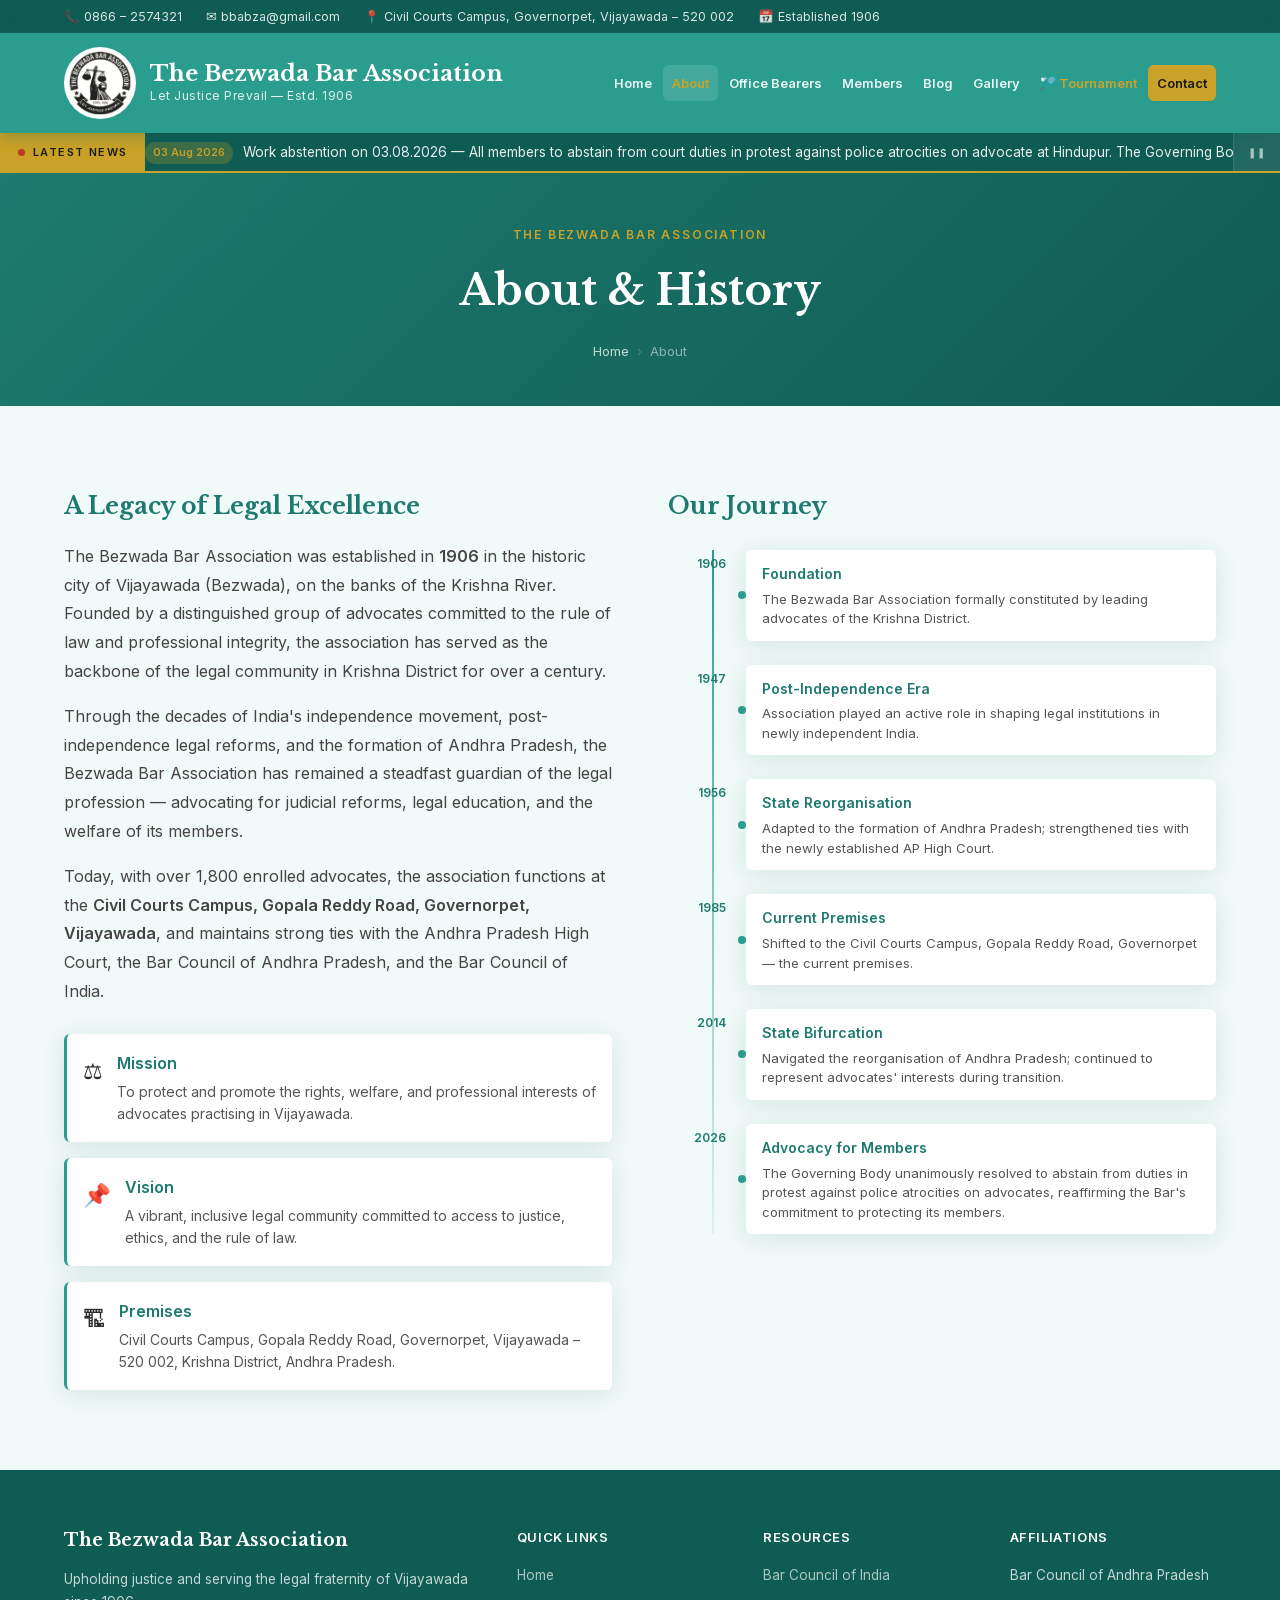
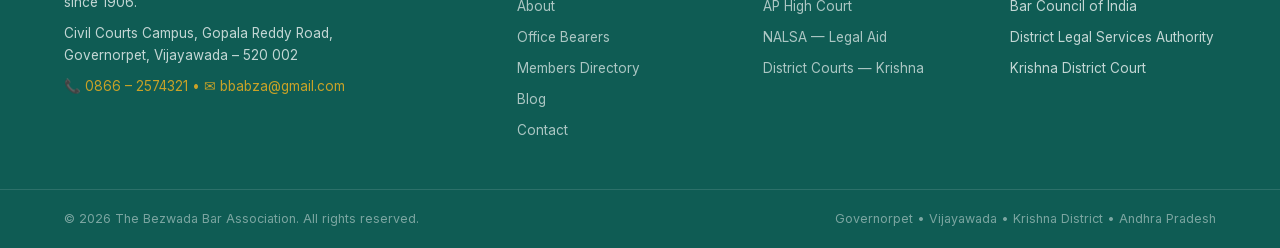
==== about/index.html @ 8eac344e "Updated" ====
<!DOCTYPE html>
<html lang="en">
<head>
  <meta charset="UTF-8" />
  <script>try{if(location.pathname.endsWith("index.html"))history.replaceState(null,"",location.pathname.slice(0,-10)||"./")}catch(e){}</script>
  <meta name="viewport" content="width=device-width, initial-scale=1.0" />
  <meta name="description" content="About The Bezwada Bar Association — History, mission, vision and milestones since 1906." />
  <title>About | The Bezwada Bar Association</title>
  <link rel="icon" href="../images/logo.jpeg" type="image/jpeg" />
  <link rel="stylesheet" href="../css/styles.css" />
  <link rel="stylesheet" href="../css/fonts.css" />
</head>
<body data-root="../">

  <div class="topbar">
    <div class="container">
      <span>&#128222; 0866 &ndash; 2574321</span>
      <span>&#9993; bbabza@gmail.com</span>
      <span>&#128205; Civil Courts Campus, Governorpet, Vijayawada &ndash; 520 002</span>
      <span>&#128197; Established 1906</span>
    </div>
  </div>

  <header class="site-header">
    <div class="container header-inner">
      <a href="../index.html" class="logo-block">
        <div class="emblem">
          <img src="../images/logo.jpeg" alt="The Bezwada Bar Association Logo" class="header-logo" />
        </div>
        <div class="logo-text">
          <h1>The Bezwada Bar Association</h1>
          <p class="tagline">Let Justice Prevail &mdash; Estd. 1906</p>
        </div>
      </a>
      <button class="nav-toggle" id="navToggle" aria-label="Toggle navigation"><span></span><span></span><span></span></button>
      <nav class="main-nav" id="mainNav">
        <ul>
          <li><a href="../index.html">Home</a></li>
          <li><a href="../about/index.html" aria-current="page">About</a></li>
          <li><a href="../office-bearers/index.html">Office Bearers</a></li>
          <li><a href="../members/index.html">Members</a></li>
          <li><a href="../blog/index.html">Blog</a></li>
          <li><a href="../gallery/index.html">Gallery</a></li>
          <li><a href="../tournament/index.html" style="color:var(--gold)!important;">&#127992; Tournament</a></li>
          <li><a href="../contact/index.html" class="btn-nav">Contact</a></li>
        </ul>
      </nav>
    </div>
  </header>

  <div class="news-ticker" id="newsTicker">
    <div class="ticker-label"><span class="ticker-dot"></span>LATEST NEWS</div>
    <div class="ticker-viewport">
      <div class="ticker-track" id="tickerTrack"><span class="ticker-placeholder">Loading latest news&hellip;</span></div>
    </div>
    <button class="ticker-pause" id="tickerPause" title="Pause / Resume">&#10074;&#10074;</button>
  </div>

  <!-- PAGE HERO -->
  <div class="page-hero">
    <div class="container">
      <p class="page-hero-eyebrow">The Bezwada Bar Association</p>
      <h2>About &amp; History</h2>
      <div class="breadcrumb">
        <a href="../index.html">Home</a>
        <span class="breadcrumb-sep">&#8250;</span>
        <span>About</span>
      </div>
    </div>
  </div>

  <!-- ABOUT CONTENT -->
  <section class="section section-light">
    <div class="container">
      <div class="about-grid">
        <div class="about-text">
          <h3>A Legacy of Legal Excellence</h3>
          <p>The Bezwada Bar Association was established in <strong>1906</strong> in the historic city of Vijayawada (Bezwada), on the banks of the Krishna River. Founded by a distinguished group of advocates committed to the rule of law and professional integrity, the association has served as the backbone of the legal community in Krishna District for over a century.</p>
          <p>Through the decades of India's independence movement, post-independence legal reforms, and the formation of Andhra Pradesh, the Bezwada Bar Association has remained a steadfast guardian of the legal profession — advocating for judicial reforms, legal education, and the welfare of its members.</p>
          <p>Today, with over 1,800 enrolled advocates, the association functions at the <strong>Civil Courts Campus, Gopala Reddy Road, Governorpet, Vijayawada</strong>, and maintains strong ties with the Andhra Pradesh High Court, the Bar Council of Andhra Pradesh, and the Bar Council of India.</p>
          <div class="about-pillars">
            <div class="pillar">
              <span class="pillar-icon">&#9878;</span>
              <div>
                <strong>Mission</strong>
                <p>To protect and promote the rights, welfare, and professional interests of advocates practising in Vijayawada.</p>
              </div>
            </div>
            <div class="pillar">
              <span class="pillar-icon">&#128204;</span>
              <div>
                <strong>Vision</strong>
                <p>A vibrant, inclusive legal community committed to access to justice, ethics, and the rule of law.</p>
              </div>
            </div>
            <div class="pillar">
              <span class="pillar-icon">&#127959;</span>
              <div>
                <strong>Premises</strong>
                <p>Civil Courts Campus, Gopala Reddy Road, Governorpet, Vijayawada &ndash; 520 002, Krishna District, Andhra Pradesh.</p>
              </div>
            </div>
          </div>
        </div>
        <div class="about-timeline">
          <h3>Our Journey</h3>
          <ul class="timeline">
            <li>
              <span class="tl-year">1906</span>
              <div class="tl-body"><strong>Foundation</strong><p>The Bezwada Bar Association formally constituted by leading advocates of the Krishna District.</p></div>
            </li>
            <li>
              <span class="tl-year">1947</span>
              <div class="tl-body"><strong>Post-Independence Era</strong><p>Association played an active role in shaping legal institutions in newly independent India.</p></div>
            </li>
            <li>
              <span class="tl-year">1956</span>
              <div class="tl-body"><strong>State Reorganisation</strong><p>Adapted to the formation of Andhra Pradesh; strengthened ties with the newly established AP High Court.</p></div>
            </li>
            <li>
              <span class="tl-year">1985</span>
              <div class="tl-body"><strong>Current Premises</strong><p>Shifted to the Civil Courts Campus, Gopala Reddy Road, Governorpet — the current premises.</p></div>
            </li>
            <li>
              <span class="tl-year">2014</span>
              <div class="tl-body"><strong>State Bifurcation</strong><p>Navigated the reorganisation of Andhra Pradesh; continued to represent advocates' interests during transition.</p></div>
            </li>
            <li>
              <span class="tl-year">2026</span>
              <div class="tl-body"><strong>Advocacy for Members</strong><p>The Governing Body unanimously resolved to abstain from duties in protest against police atrocities on advocates, reaffirming the Bar's commitment to protecting its members.</p></div>
            </li>
          </ul>
        </div>
      </div>
    </div>
  </section>

  <footer class="site-footer">
    <div class="container footer-inner">
      <div class="footer-brand">
        <h3>The Bezwada Bar Association</h3>
        <p>Upholding justice and serving the legal fraternity of Vijayawada since 1906.</p>
        <p>Civil Courts Campus, Gopala Reddy Road,<br/>Governorpet, Vijayawada &ndash; 520 002</p>
        <p class="footer-tel">&#128222; 0866 &ndash; 2574321 &bull; &#9993; bbabza@gmail.com</p>
      </div>
      <div class="footer-links">
        <h4>Quick Links</h4>
        <ul>
          <li><a href="../index.html">Home</a></li>
          <li><a href="../about/index.html">About</a></li>
          <li><a href="../office-bearers/index.html">Office Bearers</a></li>
          <li><a href="../members/index.html">Members Directory</a></li>
          <li><a href="../blog/index.html">Blog</a></li>
          <li><a href="../contact/index.html">Contact</a></li>
        </ul>
      </div>
      <div class="footer-links">
        <h4>Resources</h4>
        <ul>
          <li><a href="https://www.barcouncilofindia.org" target="_blank" rel="noopener">Bar Council of India</a></li>
          <li><a href="https://hc.ap.nic.in" target="_blank" rel="noopener">AP High Court</a></li>
          <li><a href="https://nalsa.gov.in" target="_blank" rel="noopener">NALSA &mdash; Legal Aid</a></li>
          <li><a href="https://districts.ecourts.gov.in/krishna" target="_blank" rel="noopener">District Courts &mdash; Krishna</a></li>
        </ul>
      </div>
      <div class="footer-links">
        <h4>Affiliations</h4>
        <ul>
          <li>Bar Council of Andhra Pradesh</li>
          <li>Bar Council of India</li>
          <li>District Legal Services Authority</li>
          <li>Krishna District Court</li>
        </ul>
      </div>
    </div>
    <div class="footer-bottom">
      <div class="container">
        <p>&copy; 2026 The Bezwada Bar Association. All rights reserved.</p>
        <p>Governorpet &bull; Vijayawada &bull; Krishna District &bull; Andhra Pradesh</p>
      </div>
    </div>
  </footer>

  <button class="back-to-top" id="backToTop" aria-label="Back to top">&#8679;</button>
  <script src="../js/script.js"></script>
</body>
</html>
---- css/styles.css ----
/* ═══════════════════════════════════════════════════════════
   BEZWADA BAR ASSOCIATION — Stylesheet
   Palette: Teal #2a9d8f | Gold #c9a227 | Cream #f9f5ec
   ═══════════════════════════════════════════════════════════ */

*, *::before, *::after { box-sizing: border-box; margin: 0; padding: 0; }

:root {
  --navy:   #2a9d8f;
  --navy2:  #1e7a6e;
  --navy3:  #0f5c54;
  --gold:   #c9a227;
  --gold2:  #a07d1a;
  --cream:  #f9f5ec;
  --light:  #f0faf8;
  --white:  #ffffff;
  --text:   #2d2d2d;
  --muted:  #667;
  --border: #ddd;
  --ff-serif: 'Libre Baskerville', Georgia, serif;
  --ff-sans:  'Inter', 'Segoe UI', sans-serif;
  --radius: 6px;
  --shadow: 0 4px 24px rgba(15,92,84,.12);
  --shadow-lg: 0 8px 40px rgba(15,92,84,.18);
}

html { scroll-behavior: smooth; }

body {
  font-family: var(--ff-sans);
  color: var(--text);
  background: var(--white);
  line-height: 1.7;
  font-size: 16px;
}

a { color: var(--navy2); text-decoration: none; transition: color .2s; }
a:hover { color: var(--navy); }
img { max-width: 100%; display: block; }

.container {
  max-width: 1200px;
  margin: 0 auto;
  padding: 0 24px;
}

/* ─── BUTTONS ─────────────────────────────────────────────── */
.btn {
  display: inline-block;
  padding: 12px 28px;
  border-radius: var(--radius);
  font-family: var(--ff-sans);
  font-size: 15px;
  font-weight: 600;
  letter-spacing: .3px;
  cursor: pointer;
  transition: background .2s, color .2s, transform .15s;
  border: 2px solid transparent;
}
.btn:hover { transform: translateY(-2px); }
.btn-gold { background: var(--gold); color: #1a1a1a; border-color: var(--gold); }
.btn-gold:hover { background: var(--gold2); color: var(--white); border-color: var(--gold2); }
.btn-outline { background: transparent; color: var(--white); border-color: rgba(255,255,255,.7); }
.btn-outline:hover { background: rgba(255,255,255,.15); color: var(--white); }
.btn-nav {
  background: var(--gold);
  color: #1a1a1a !important;
  padding: 8px 20px;
  border-radius: var(--radius);
  font-weight: 700;
}
.btn-nav:hover { background: var(--gold2); color: var(--white) !important; }

/* ─── TOPBAR ──────────────────────────────────────────────── */
.topbar {
  background: var(--navy3);
  color: rgba(255,255,255,.85);
  font-size: 12.5px;
  padding: 6px 0;
}
.topbar .container {
  display: flex;
  gap: 24px;
  flex-wrap: wrap;
  align-items: center;
}

/* ─── HEADER ──────────────────────────────────────────────── */
.site-header {
  background: var(--navy);
  position: sticky;
  top: 0;
  z-index: 1000;
  box-shadow: 0 2px 16px rgba(15,92,84,.35);
}
.header-inner {
  display: flex;
  align-items: center;
  justify-content: space-between;
  padding-top: 14px;
  padding-bottom: 14px;
  gap: 16px;
}
.logo-block {
  display: flex;
  align-items: center;
  gap: 14px;
}
.emblem { flex-shrink: 0; }
.header-logo {
  width: 72px;
  height: 72px;
  object-fit: contain;
  border-radius: 50%;
  background: var(--white);
  padding: 3px;
}
.logo-text h1 {
  font-family: var(--ff-serif);
  font-size: 1.4rem;
  color: var(--white);
  line-height: 1.2;
  font-weight: 700;
}
.tagline {
  font-size: 12px;
  color: var(--white);
  letter-spacing: .5px;
  opacity: 0.85;
}

/* Nav */
.main-nav ul {
  display: flex;
  list-style: none;
  gap: 2px;
  align-items: center;
  flex-wrap: nowrap;
}
.main-nav ul li a {
  color: rgba(255,255,255,.9);
  font-size: 13px;
  font-weight: 600;
  padding: 7px 9px;
  border-radius: var(--radius);
  display: block;
  white-space: nowrap;
  transition: background .2s, color .2s;
}
.main-nav ul li a:hover { background: rgba(255,255,255,.15); color: var(--gold); }

.nav-toggle {
  display: none;
  flex-direction: column;
  gap: 5px;
  background: none;
  border: none;
  cursor: pointer;
  padding: 8px;
}
.nav-toggle span {
  display: block;
  width: 24px;
  height: 2px;
  background: var(--white);
  border-radius: 2px;
  transition: all .3s;
}

/* ─── HERO ────────────────────────────────────────────────── */
.hero {
  position: relative;
  background: linear-gradient(135deg, var(--navy2) 0%, #0d5a52 50%, var(--navy) 100%);
  min-height: 520px;
  display: flex;
  flex-direction: column;
  justify-content: center;
  overflow: hidden;
}
.hero::before {
  content: '';
  position: absolute;
  inset: 0;
  background-image:
    radial-gradient(circle at 20% 50%, rgba(201,162,39,.09) 0%, transparent 50%),
    radial-gradient(circle at 80% 20%, rgba(255,255,255,.05) 0%, transparent 40%);
}
.hero-overlay {
  position: absolute;
  inset: 0;
  background: url("data:image/svg+xml,%3Csvg width='60' height='60' viewBox='0 0 60 60' xmlns='http://www.w3.org/2000/svg'%3E%3Cg fill='none' fill-rule='evenodd'%3E%3Cg fill='%23ffffff' fill-opacity='0.03'%3E%3Cpath d='M36 34v-4h-2v4h-4v2h4v4h2v-4h4v-2h-4zm0-30V0h-2v4h-4v2h4v4h2V6h4V4h-4zM6 34v-4H4v4H0v2h4v4h2v-4h4v-2H6zM6 4V0H4v4H0v2h4v4h2V6h4V4H6z'/%3E%3C/g%3E%3C/g%3E%3C/svg%3E");
}
.hero-content {
  position: relative;
  z-index: 2;
  padding: 70px 24px 40px;
}
.hero-eyebrow {
  color: var(--gold);
  font-size: 13px;
  font-weight: 600;
  letter-spacing: 1.5px;
  text-transform: uppercase;
  margin-bottom: 16px;
}
.hero-content h2 {
  font-family: var(--ff-serif);
  font-size: clamp(2rem, 5vw, 3.2rem);
  color: var(--white);
  line-height: 1.25;
  margin-bottom: 20px;
  font-weight: 700;
}
.hero-sub {
  color: rgba(255,255,255,.85);
  font-size: 1.05rem;
  max-width: 620px;
  margin-bottom: 32px;
  line-height: 1.8;
}
.hero-actions { display: flex; gap: 14px; flex-wrap: wrap; }
.hero-stats {
  position: relative;
  z-index: 2;
  background: rgba(0,0,0,.15);
  border-top: 1px solid rgba(255,255,255,.2);
  padding: 28px 0;
}
.stats-row {
  display: flex;
  justify-content: space-around;
  flex-wrap: wrap;
  gap: 24px;
}
.stat { text-align: center; }
.stat-num {
  display: block;
  font-family: var(--ff-serif);
  font-size: 2rem;
  font-weight: 700;
  color: var(--gold);
  line-height: 1;
}
.stat-label {
  display: block;
  color: rgba(255,255,255,.7);
  font-size: 12px;
  text-transform: uppercase;
  letter-spacing: .8px;
  margin-top: 4px;
}

/* ─── SECTIONS ────────────────────────────────────────────── */
.section { padding: 80px 0; }
.section-light { background: var(--light); }
.section-white { background: var(--white); }
.section-dark { background: var(--navy2); }

.section-header { text-align: center; margin-bottom: 56px; }
.section-badge {
  display: inline-block;
  background: rgba(42,157,143,.12);
  color: var(--navy2);
  font-size: 11px;
  font-weight: 700;
  letter-spacing: 1.8px;
  text-transform: uppercase;
  padding: 5px 14px;
  border-radius: 20px;
  border: 1px solid rgba(42,157,143,.3);
  margin-bottom: 12px;
}
.section-dark .section-badge {
  background: rgba(255,255,255,.12);
  color: var(--gold);
  border-color: rgba(255,255,255,.25);
}
.section-title {
  font-family: var(--ff-serif);
  font-size: clamp(1.6rem, 3.5vw, 2.4rem);
  color: var(--navy2);
  font-weight: 700;
  margin-bottom: 16px;
}
.section-dark .section-title { color: var(--white); }
.section-sub { color: var(--muted); max-width: 560px; margin: 12px auto 0; font-size: 15px; }
.section-dark .section-sub { color: rgba(255,255,255,.65); }

.divider {
  width: 60px;
  height: 3px;
  background: var(--navy);
  margin: 0 auto;
  border-radius: 2px;
}
.divider-gold { background: var(--gold); }

/* ─── ABOUT ───────────────────────────────────────────────── */
.about-grid { display: grid; grid-template-columns: 1fr 1fr; gap: 56px; align-items: start; }
.about-text h3 {
  font-family: var(--ff-serif);
  font-size: 1.45rem;
  color: var(--navy2);
  margin-bottom: 16px;
}
.about-text p { color: #444; margin-bottom: 16px; line-height: 1.8; }
.about-pillars { margin-top: 28px; display: flex; flex-direction: column; gap: 16px; }
.pillar {
  display: flex;
  gap: 14px;
  align-items: flex-start;
  background: var(--white);
  padding: 16px;
  border-radius: var(--radius);
  border-left: 3px solid var(--navy);
  box-shadow: var(--shadow);
}
.pillar-icon { font-size: 1.4rem; flex-shrink: 0; margin-top: 2px; }
.pillar strong { display: block; color: var(--navy2); font-weight: 700; margin-bottom: 4px; }
.pillar p { margin: 0; font-size: 14px; color: #555; line-height: 1.6; }

/* Timeline */
.about-timeline h3 {
  font-family: var(--ff-serif);
  font-size: 1.45rem;
  color: var(--navy2);
  margin-bottom: 24px;
}
.timeline { list-style: none; position: relative; padding-left: 8px; }
.timeline::before {
  content: '';
  position: absolute;
  left: 44px;
  top: 0;
  bottom: 0;
  width: 2px;
  background: linear-gradient(to bottom, var(--navy), rgba(42,157,143,.1));
}
.timeline li {
  display: flex;
  gap: 20px;
  align-items: flex-start;
  margin-bottom: 24px;
  position: relative;
}
.tl-year {
  min-width: 50px;
  font-size: 12px;
  font-weight: 700;
  color: var(--navy2);
  padding-top: 4px;
  text-align: right;
  flex-shrink: 0;
}
.tl-body {
  background: var(--white);
  border-radius: var(--radius);
  padding: 12px 16px;
  box-shadow: var(--shadow);
  flex: 1;
  position: relative;
}
.tl-body::before {
  content: '';
  position: absolute;
  left: -8px;
  top: 50%;
  transform: translateY(-50%);
  width: 8px;
  height: 8px;
  background: var(--navy);
  border-radius: 50%;
  z-index: 1;
}
.tl-body strong { color: var(--navy2); display: block; margin-bottom: 4px; font-size: 14px; }
.tl-body p { margin: 0; font-size: 13px; color: #555; line-height: 1.5; }

/* ─── OFFICE BEARERS ─────────────────────────────────────── */
.bearers-grid {
  display: grid;
  grid-template-columns: 1fr 1fr 1fr;
  gap: 24px;
  margin-bottom: 48px;
}
.bearer-card {
  background: rgba(255,255,255,.08);
  border: 1px solid rgba(255,255,255,.2);
  border-radius: 10px;
  padding: 28px 24px;
  text-align: center;
  transition: transform .25s, box-shadow .25s, border-color .25s;
}
.bearer-card:hover {
  transform: translateY(-4px);
  box-shadow: 0 12px 40px rgba(0,0,0,.25);
  border-color: var(--gold);
}
.bearer-card--featured {
  grid-column: 1 / -1;
  display: flex;
  align-items: center;
  gap: 32px;
  text-align: left;
  background: rgba(201,162,39,.1);
  border-color: var(--gold);
}
.bearer-avatar { flex-shrink: 0; }
.bearer-role {
  font-size: 11px;
  font-weight: 700;
  letter-spacing: 1.5px;
  text-transform: uppercase;
  color: var(--gold);
  margin-bottom: 6px;
}
.bearer-card h3 { color: var(--white); font-family: var(--ff-serif); font-size: 1.2rem; margin-bottom: 6px; }
.bearer-qual { font-size: 12.5px; color: rgba(255,255,255,.55); margin-bottom: 6px; }
.bearer-phone { font-size: 13px; color: rgba(255,255,255,.75); }
.bearer-bio { font-size: 14px; color: rgba(255,255,255,.75); line-height: 1.6; }

/* Executive Committee */
.exec-committee { margin-top: 16px; }
.exec-committee h3 {
  font-family: var(--ff-serif);
  color: var(--white);
  font-size: 1.2rem;
  margin-bottom: 20px;
  text-align: center;
}
.exec-grid {
  display: grid;
  grid-template-columns: repeat(auto-fill, minmax(220px, 1fr));
  gap: 12px;
}
.exec-member {
  background: rgba(255,255,255,.07);
  border: 1px solid rgba(255,255,255,.15);
  border-radius: var(--radius);
  padding: 14px 16px;
  transition: border-color .2s, background .2s;
}
.exec-member:hover { border-color: var(--gold); background: rgba(201,162,39,.1); }
.exec-member .exec-name { display: block; font-size: 14px; font-weight: 700; color: var(--white); margin-bottom: 2px; }
.exec-member .exec-role { display: block; font-size: 11px; color: var(--gold); text-transform: uppercase; letter-spacing: .6px; margin-bottom: 4px; }
.exec-member .exec-phone { display: block; font-size: 12.5px; color: rgba(255,255,255,.6); }

/* ─── MEMBERS TABLE ───────────────────────────────────────── */
.members-controls {
  display: flex;
  gap: 16px;
  margin-bottom: 24px;
  flex-wrap: wrap;
}
.search-input, .filter-select {
  padding: 10px 16px;
  border: 1.5px solid var(--border);
  border-radius: var(--radius);
  font-family: var(--ff-sans);
  font-size: 14px;
  color: var(--text);
  background: var(--white);
  outline: none;
  transition: border-color .2s;
}
.search-input { flex: 1; min-width: 260px; }
.search-input:focus, .filter-select:focus { border-color: var(--navy); }

.table-wrapper { overflow-x: auto; border-radius: var(--radius); box-shadow: var(--shadow); }
.members-table {
  width: 100%;
  border-collapse: collapse;
  background: var(--white);
  font-size: 14px;
}
.members-table thead tr {
  background: var(--navy);
  color: var(--white);
}
.members-table th {
  padding: 14px 18px;
  text-align: left;
  font-weight: 600;
  font-size: 13px;
  letter-spacing: .4px;
  white-space: nowrap;
}
.members-table td {
  padding: 13px 18px;
  border-bottom: 1px solid #eef0f5;
  color: #3a3a4a;
}
.members-table tbody tr:last-child td { border-bottom: none; }
.members-table tbody tr:hover { background: var(--light); }
.members-table tbody tr.hidden { display: none; }

.badge {
  display: inline-block;
  padding: 3px 10px;
  border-radius: 12px;
  font-size: 11px;
  font-weight: 700;
  letter-spacing: .5px;
}
.badge-active { background: #e6f4ea; color: #1a7a30; }

.table-note { margin-top: 14px; font-size: 13px; color: var(--muted); text-align: center; }

/* ─── NEWS & EVENTS ───────────────────────────────────────── */
.news-tabs { display: flex; gap: 4px; margin-bottom: 32px; border-bottom: 2px solid #e8e8e8; }
.tab-btn {
  padding: 10px 22px;
  background: none;
  border: none;
  font-family: var(--ff-sans);
  font-size: 14px;
  font-weight: 600;
  color: var(--muted);
  cursor: pointer;
  border-bottom: 3px solid transparent;
  margin-bottom: -2px;
  transition: color .2s, border-color .2s;
}
.tab-btn.active { color: var(--navy2); border-bottom-color: var(--navy); }

.tab-content { display: none; }
.tab-content.active { display: block; }

.news-grid {
  display: grid;
  grid-template-columns: 1fr 1fr;
  gap: 24px;
}
.news-card {
  background: var(--light);
  border-radius: 10px;
  padding: 28px;
  border: 1px solid #cde8e5;
  transition: box-shadow .25s, transform .25s;
}
.news-card:hover { box-shadow: var(--shadow-lg); transform: translateY(-3px); }
.news-card--featured { grid-column: 1 / -1; }
.news-meta { display: flex; gap: 12px; align-items: center; margin-bottom: 12px; }
.news-cat {
  background: var(--navy2);
  color: var(--white);
  font-size: 10px;
  font-weight: 700;
  letter-spacing: 1px;
  text-transform: uppercase;
  padding: 3px 10px;
  border-radius: 12px;
}
.news-date { font-size: 12px; color: var(--muted); }
.news-card h3 { font-family: var(--ff-serif); font-size: 1.15rem; color: var(--navy2); margin-bottom: 10px; }
.news-card p { font-size: 14px; color: #555; line-height: 1.7; margin-bottom: 14px; }
.read-more { font-size: 13px; font-weight: 700; color: var(--navy2); }
.read-more:hover { color: var(--navy); }

/* Events */
.events-list { display: flex; flex-direction: column; gap: 16px; }
.event-item {
  display: flex;
  gap: 24px;
  background: var(--light);
  border-radius: 10px;
  padding: 24px;
  border: 1px solid #cde8e5;
  align-items: flex-start;
  transition: box-shadow .2s;
}
.event-item:hover { box-shadow: var(--shadow); }
.event-date-block {
  background: var(--navy2);
  color: var(--white);
  border-radius: 8px;
  padding: 12px 16px;
  text-align: center;
  flex-shrink: 0;
  min-width: 60px;
}
.event-day { display: block; font-family: var(--ff-serif); font-size: 1.8rem; font-weight: 700; color: var(--gold); line-height: 1; }
.event-month { display: block; font-size: 11px; text-transform: uppercase; letter-spacing: .8px; color: rgba(255,255,255,.75); margin-top: 4px; }
.event-details h3 { font-family: var(--ff-serif); font-size: 1.1rem; color: var(--navy2); margin-bottom: 8px; }
.event-details p { font-size: 14px; color: #555; line-height: 1.6; margin-bottom: 10px; }
.event-meta { display: flex; gap: 18px; flex-wrap: wrap; font-size: 13px; color: var(--muted); }

/* Notices */
.notices-list { display: flex; flex-direction: column; gap: 12px; }
.notice-item {
  display: flex;
  gap: 16px;
  background: var(--light);
  border-radius: var(--radius);
  padding: 20px;
  border-left: 4px solid var(--navy);
  align-items: flex-start;
}
.notice-item.notice-urgent { border-left-color: #c0392b; }
.notice-label {
  background: var(--navy);
  color: var(--white);
  font-size: 10px;
  font-weight: 700;
  letter-spacing: .8px;
  text-transform: uppercase;
  padding: 4px 10px;
  border-radius: 12px;
  white-space: nowrap;
  flex-shrink: 0;
}
.notice-urgent .notice-label { background: #c0392b; }
.notice-item h4 { color: var(--navy2); font-size: 14px; font-weight: 700; margin-bottom: 4px; }
.notice-item p { font-size: 13.5px; color: #555; line-height: 1.6; }

/* ─── GALLERY ─────────────────────────────────────────────── */
.gallery-filters { display: flex; gap: 8px; margin-bottom: 28px; flex-wrap: wrap; }
.gfilter-btn {
  padding: 8px 20px;
  border: 1.5px solid var(--border);
  border-radius: 20px;
  background: var(--white);
  font-family: var(--ff-sans);
  font-size: 13px;
  font-weight: 600;
  color: var(--muted);
  cursor: pointer;
  transition: all .2s;
}
.gfilter-btn:hover, .gfilter-btn.active { background: var(--navy); color: var(--white); border-color: var(--navy); }

.gallery-grid {
  display: grid;
  grid-template-columns: repeat(4, 1fr);
  gap: 14px;
}
.gallery-item {
  border-radius: 8px;
  overflow: hidden;
  aspect-ratio: 4/3;
  cursor: pointer;
  transition: transform .25s, opacity .25s;
}
.gallery-item:hover { transform: scale(1.03); }
.gallery-item.hidden { display: none; }
.gallery-placeholder {
  width: 100%;
  height: 100%;
  display: flex;
  align-items: center;
  justify-content: center;
  text-align: center;
  padding: 16px;
}
.gallery-placeholder span { color: rgba(255,255,255,.9); font-size: 13px; font-weight: 600; line-height: 1.4; }
.gallery-note { margin-top: 16px; font-size: 13px; color: var(--muted); text-align: center; }
.gallery-note code { background: #e0f2f0; padding: 2px 6px; border-radius: 3px; font-size: 12px; }

/* ─── CONTACT ─────────────────────────────────────────────── */
.contact-grid { display: grid; grid-template-columns: 1fr 1fr; gap: 40px; }
.contact-info { grid-row: 1 / 3; }
.contact-block h3 { font-family: var(--ff-serif); color: var(--white); font-size: 1.3rem; margin-bottom: 24px; }
.contact-detail { display: flex; gap: 14px; margin-bottom: 22px; align-items: flex-start; }
.contact-icon { font-size: 1.3rem; flex-shrink: 0; margin-top: 2px; }
.contact-detail strong { display: block; color: var(--gold); font-size: 12px; letter-spacing: .6px; text-transform: uppercase; margin-bottom: 4px; }
.contact-detail p { color: rgba(255,255,255,.75); font-size: 14px; line-height: 1.7; margin: 0; }

/* Contact form */
.contact-form-wrap h3 { font-family: var(--ff-serif); color: var(--white); font-size: 1.25rem; margin-bottom: 20px; }
.form-row { display: grid; grid-template-columns: 1fr 1fr; gap: 16px; }
.form-group { margin-bottom: 16px; }
.form-group label { display: block; font-size: 12.5px; font-weight: 600; color: rgba(255,255,255,.65); text-transform: uppercase; letter-spacing: .6px; margin-bottom: 6px; }
.form-group input, .form-group textarea {
  width: 100%;
  padding: 11px 14px;
  background: rgba(255,255,255,.1);
  border: 1.5px solid rgba(255,255,255,.2);
  border-radius: var(--radius);
  color: var(--white);
  font-family: var(--ff-sans);
  font-size: 14px;
  outline: none;
  transition: border-color .2s;
}
.form-group input::placeholder, .form-group textarea::placeholder { color: rgba(255,255,255,.35); }
.form-group input:focus, .form-group textarea:focus { border-color: var(--gold); }
.form-group textarea { resize: vertical; }
.form-note { margin-top: 10px; font-size: 13px; color: var(--gold); }

/* Map */
.contact-map h3 { font-family: var(--ff-serif); color: var(--white); font-size: 1.25rem; margin-bottom: 16px; }
.map-placeholder { background: rgba(255,255,255,.06); border-radius: 8px; overflow: hidden; border: 1px solid rgba(255,255,255,.12); }
.map-note { font-size: 12px; color: rgba(255,255,255,.45); padding: 10px 14px; text-align: center; }
.map-note code { background: rgba(255,255,255,.1); padding: 1px 5px; border-radius: 3px; }

/* ─── FOOTER ──────────────────────────────────────────────── */
.site-footer { background: var(--navy3); color: rgba(255,255,255,.75); }
.footer-inner {
  display: grid;
  grid-template-columns: 2fr 1fr 1fr 1fr;
  gap: 40px;
  padding: 56px 24px 40px;
}
.footer-brand h3 { font-family: var(--ff-serif); color: var(--white); font-size: 1.1rem; margin-bottom: 12px; }
.footer-brand p { font-size: 13.5px; line-height: 1.7; margin-bottom: 8px; }
.footer-tel { color: var(--gold) !important; font-size: 13px; }
.footer-links h4 { color: var(--white); font-size: 13px; font-weight: 700; letter-spacing: .6px; text-transform: uppercase; margin-bottom: 16px; }
.footer-links ul { list-style: none; }
.footer-links ul li { margin-bottom: 8px; font-size: 13.5px; }
.footer-links ul li a { color: rgba(255,255,255,.65); transition: color .2s; }
.footer-links ul li a:hover { color: var(--gold); }
.footer-bottom {
  border-top: 1px solid rgba(255,255,255,.12);
  padding: 18px 24px;
}
.footer-bottom .container {
  display: flex;
  justify-content: space-between;
  flex-wrap: wrap;
  gap: 8px;
}
.footer-bottom p { font-size: 12.5px; color: rgba(255,255,255,.45); }

/* ─── BACK TO TOP ─────────────────────────────────────────── */
.back-to-top {
  position: fixed;
  bottom: 30px;
  right: 30px;
  background: var(--navy);
  color: var(--white);
  border: none;
  border-radius: 50%;
  width: 44px;
  height: 44px;
  font-size: 22px;
  cursor: pointer;
  box-shadow: var(--shadow);
  opacity: 0;
  transform: translateY(20px);
  transition: opacity .3s, transform .3s;
  z-index: 999;
  line-height: 1;
}
.back-to-top.visible { opacity: 1; transform: translateY(0); }
.back-to-top:hover { background: var(--navy2); }

/* ─── NEWS TICKER ─────────────────────────────────────────── */
.news-ticker {
  display: flex;
  align-items: stretch;
  background: var(--navy3);
  border-bottom: 2px solid var(--gold);
  height: 40px;
  overflow: hidden;
  position: sticky;
  top: 0;
  z-index: 999;
}
.ticker-label {
  display: flex;
  align-items: center;
  gap: 8px;
  background: var(--gold);
  color: #1a1a1a;
  font-family: var(--ff-sans);
  font-size: 11px;
  font-weight: 800;
  letter-spacing: 1.4px;
  padding: 0 18px;
  white-space: nowrap;
  flex-shrink: 0;
  text-transform: uppercase;
}
.ticker-dot {
  width: 7px;
  height: 7px;
  background: #c0392b;
  border-radius: 50%;
  animation: blink 1.2s ease-in-out infinite;
  flex-shrink: 0;
}
@keyframes blink {
  0%, 100% { opacity: 1; }
  50%       { opacity: 0.2; }
}
.ticker-viewport {
  flex: 1;
  overflow: hidden;
  position: relative;
  display: flex;
  align-items: center;
}
.ticker-track {
  display: inline-flex;
  align-items: center;
  white-space: nowrap;
  animation: ticker-scroll linear infinite;
  will-change: transform;
}
.ticker-track.paused { animation-play-state: paused; }
@keyframes ticker-scroll {
  0%   { transform: translateX(0); }
  100% { transform: translateX(-50%); }
}
.ticker-item {
  display: inline-flex;
  align-items: center;
  gap: 10px;
  padding: 0 40px 0 0;
  cursor: default;
}
.ticker-item-date {
  background: rgba(201,162,39,.25);
  color: var(--gold);
  font-size: 10.5px;
  font-weight: 700;
  padding: 2px 8px;
  border-radius: 10px;
  white-space: nowrap;
  flex-shrink: 0;
}
.ticker-item-text {
  color: rgba(255,255,255,.9);
  font-size: 13.5px;
}
.ticker-sep {
  color: var(--gold);
  font-size: 16px;
  opacity: 0.5;
  padding-right: 40px;
  flex-shrink: 0;
}
.ticker-placeholder {
  color: rgba(255,255,255,.5);
  font-size: 13px;
  padding: 0 24px;
}
.ticker-pause {
  display: flex;
  align-items: center;
  justify-content: center;
  background: rgba(255,255,255,.08);
  border: none;
  border-left: 1px solid rgba(255,255,255,.1);
  color: rgba(255,255,255,.6);
  font-size: 10px;
  cursor: pointer;
  padding: 0 14px;
  flex-shrink: 0;
  transition: background .2s, color .2s;
  letter-spacing: 1px;
}
.ticker-pause:hover { background: rgba(255,255,255,.15); color: var(--white); }

/* ─── MULTI-PAGE LAYOUT ───────────────────────────────────── */

a.logo-block { text-decoration: none; }
a.logo-block:hover { opacity: .92; }

.main-nav a[aria-current="page"] {
  color: var(--gold) !important;
  background: rgba(255,255,255,.12);
}

/* Page hero banner (inner pages) */
.page-hero {
  background: linear-gradient(135deg, var(--navy2) 0%, var(--navy3) 100%);
  padding: 52px 0 44px;
  text-align: center;
}
.page-hero-eyebrow {
  color: var(--gold);
  font-size: 12px;
  font-weight: 700;
  letter-spacing: 1.8px;
  text-transform: uppercase;
  margin-bottom: 10px;
}
.page-hero h2 {
  font-family: var(--ff-serif);
  color: var(--white);
  font-size: clamp(1.8rem, 4vw, 2.6rem);
  font-weight: 700;
  margin-bottom: 14px;
}
.breadcrumb {
  display: flex;
  justify-content: center;
  align-items: center;
  gap: 8px;
  font-size: 13px;
  color: rgba(255,255,255,.5);
}
.breadcrumb a { color: rgba(255,255,255,.75); }
.breadcrumb a:hover { color: var(--gold); }
.breadcrumb-sep { opacity: .4; }

/* Home section cards */
.section-cards-grid {
  display: grid;
  grid-template-columns: repeat(3, 1fr);
  gap: 24px;
}
.section-card {
  display: flex;
  flex-direction: column;
  align-items: center;
  text-align: center;
  background: var(--white);
  border: 1px solid #cde8e5;
  border-radius: 12px;
  padding: 36px 24px 28px;
  box-shadow: var(--shadow);
  transition: transform .25s, box-shadow .25s, border-color .25s;
  text-decoration: none;
  color: inherit;
}
.section-card:hover {
  transform: translateY(-5px);
  box-shadow: var(--shadow-lg);
  border-color: var(--navy);
  color: inherit;
}
.section-card-icon {
  font-size: 2.4rem;
  margin-bottom: 14px;
  line-height: 1;
  width: 64px;
  height: 64px;
  background: var(--light);
  border-radius: 50%;
  display: flex;
  align-items: center;
  justify-content: center;
  border: 2px solid #cde8e5;
}
.section-card h3 {
  font-family: var(--ff-serif);
  font-size: 1.15rem;
  color: var(--navy2);
  margin-bottom: 8px;
}
.section-card p {
  font-size: 13.5px;
  color: var(--muted);
  line-height: 1.65;
  margin-bottom: 18px;
  flex: 1;
}
.section-card-link {
  font-size: 12.5px;
  font-weight: 700;
  color: var(--navy);
  letter-spacing: .4px;
}

/* Home news preview */
.home-news-grid {
  display: grid;
  grid-template-columns: repeat(3, 1fr);
  gap: 24px;
}
.view-all-wrap { text-align: center; margin-top: 36px; }

/* ─── RESPONSIVE ──────────────────────────────────────────── */
@media (max-width: 1024px) {
  .about-grid { grid-template-columns: 1fr; gap: 40px; }
  .bearers-grid { grid-template-columns: 1fr 1fr; }
  .bearer-card--featured { grid-column: 1 / -1; }
  .gallery-grid { grid-template-columns: repeat(3, 1fr); }
  .footer-inner { grid-template-columns: 1fr 1fr; }
}

@media (max-width: 1024px) {
  .section-cards-grid { grid-template-columns: repeat(2, 1fr); }
  .home-news-grid     { grid-template-columns: repeat(2, 1fr); }
}
@media (max-width: 1100px) {
  .nav-toggle { display: flex; }
  .main-nav {
    position: absolute;
    top: 100%;
    left: 0;
    right: 0;
    background: var(--navy2);
    border-top: 1px solid rgba(255,255,255,.15);
    display: none;
    flex-direction: column;
    padding: 12px 0;
    box-shadow: 0 8px 24px rgba(0,0,0,.3);
  }
  .main-nav.open { display: flex; }
  .main-nav ul { flex-direction: column; gap: 0; flex-wrap: wrap; }
  .main-nav ul li a { padding: 12px 24px; border-radius: 0; font-size: 14px; white-space: normal; }
  .header-inner { position: relative; }
}
@media (max-width: 768px) {
  .topbar .container { justify-content: center; font-size: 11px; }

  .bearers-grid { grid-template-columns: 1fr; }
  .bearer-card--featured { flex-direction: column; text-align: center; }
  .news-grid { grid-template-columns: 1fr; }
  .news-card--featured { grid-column: 1; }
  .contact-grid { grid-template-columns: 1fr; }
  .contact-info { grid-row: auto; }
  .form-row { grid-template-columns: 1fr; }
  .gallery-grid { grid-template-columns: repeat(2, 1fr); }
  .footer-inner { grid-template-columns: 1fr 1fr; gap: 28px; }
  .exec-grid { grid-template-columns: 1fr 1fr; }
}

/* ─── TOURNAMENT PAGE ─────────────────────────────────────── */
.tourn-info-strip {
  background: var(--navy3);
  border-bottom: 2px solid var(--gold);
  padding: 0;
}
.tourn-info-strip .container {
  display: flex;
  flex-wrap: wrap;
  gap: 0;
}
.tourn-info-item {
  display: flex;
  align-items: center;
  gap: 10px;
  padding: 14px 28px;
  border-right: 1px solid rgba(255,255,255,.12);
  flex: 1;
  min-width: 160px;
}
.tourn-info-item:last-child { border-right: none; }
.tourn-info-icon { font-size: 1.4rem; flex-shrink: 0; }
.tourn-info-label { font-size: 10px; font-weight: 700; letter-spacing: 1.2px; text-transform: uppercase; color: var(--gold); display: block; }
.tourn-info-val { font-size: 13.5px; color: rgba(255,255,255,.88); font-weight: 600; }

.tourn-step-bar {
  display: flex;
  align-items: center;
  justify-content: center;
  gap: 0;
  margin-bottom: 40px;
}
.tourn-step {
  display: flex;
  align-items: center;
  gap: 10px;
  padding: 12px 24px;
  font-size: 13px;
  font-weight: 600;
  color: var(--muted);
  position: relative;
}
.tourn-step-num {
  width: 30px;
  height: 30px;
  border-radius: 50%;
  background: #ddd;
  color: #999;
  display: flex;
  align-items: center;
  justify-content: center;
  font-size: 13px;
  font-weight: 700;
  flex-shrink: 0;
  transition: background .3s, color .3s;
}
.tourn-step.active .tourn-step-num { background: var(--navy); color: var(--white); }
.tourn-step.done .tourn-step-num { background: var(--gold); color: #1a1a1a; }
.tourn-step.active { color: var(--navy2); }
.tourn-step.done { color: var(--navy2); }
.tourn-step-connector {
  width: 60px;
  height: 2px;
  background: #ddd;
  flex-shrink: 0;
  transition: background .3s;
}
.tourn-step-connector.done { background: var(--gold); }

.tourn-layout {
  display: grid;
  grid-template-columns: 1fr 340px;
  gap: 32px;
  align-items: start;
}

.categories-grid {
  display: grid;
  grid-template-columns: 1fr 1fr;
  gap: 16px;
  margin-top: 20px;
}
.category-card {
  position: relative;
  display: flex;
  align-items: center;
  gap: 16px;
  background: var(--white);
  border: 2px solid #cde8e5;
  border-radius: 12px;
  padding: 20px;
  cursor: pointer;
  transition: border-color .2s, background .2s, box-shadow .2s;
  user-select: none;
}
.category-card:hover {
  border-color: var(--navy);
  box-shadow: var(--shadow);
}
.category-card input[type="checkbox"] {
  position: absolute;
  opacity: 0;
  width: 0;
  height: 0;
  pointer-events: none;
}
.category-card.selected {
  border-color: var(--gold);
  background: rgba(201,162,39,.07);
  box-shadow: 0 4px 20px rgba(201,162,39,.2);
}
.cat-icon-wrap {
  font-size: 2rem;
  width: 54px;
  height: 54px;
  background: var(--light);
  border-radius: 50%;
  display: flex;
  align-items: center;
  justify-content: center;
  flex-shrink: 0;
  transition: background .2s;
}
.category-card.selected .cat-icon-wrap { background: rgba(201,162,39,.15); }
.cat-body { flex: 1; min-width: 0; }
.cat-title { font-family: var(--ff-serif); font-size: 1rem; font-weight: 700; color: var(--navy2); margin-bottom: 2px; }
.cat-type { font-size: 11.5px; color: var(--muted); margin-bottom: 4px; }
.cat-fee { font-size: 12.5px; font-weight: 700; color: var(--navy); }
.cat-check-ring {
  width: 26px;
  height: 26px;
  border-radius: 50%;
  border: 2px solid #ccc;
  display: flex;
  align-items: center;
  justify-content: center;
  flex-shrink: 0;
  font-size: 13px;
  color: transparent;
  transition: all .2s;
}
.category-card.selected .cat-check-ring {
  background: var(--gold);
  border-color: var(--gold);
  color: #1a1a1a;
}

/* Cart panel */
.cart-panel {
  position: sticky;
  top: 120px;
  background: var(--white);
  border: 1.5px solid #cde8e5;
  border-radius: 12px;
  box-shadow: var(--shadow);
  overflow: hidden;
}
.cart-header {
  background: var(--navy2);
  color: var(--white);
  padding: 18px 20px;
  font-family: var(--ff-serif);
  font-size: 1.05rem;
  font-weight: 700;
}
.cart-body { padding: 20px; }
.cart-empty { text-align: center; color: var(--muted); font-size: 13.5px; padding: 24px 0; }
.cart-empty-icon { font-size: 2rem; margin-bottom: 8px; opacity: .4; }
.cart-item {
  display: flex;
  justify-content: space-between;
  align-items: center;
  padding: 10px 0;
  border-bottom: 1px solid #f0f0f0;
  gap: 8px;
}
.cart-item:last-child { border-bottom: none; }
.cart-item-name { font-size: 13.5px; font-weight: 600; color: var(--text); }
.cart-item-type { font-size: 11px; color: var(--muted); }
.cart-item-fee { font-size: 13.5px; font-weight: 700; color: var(--navy2); white-space: nowrap; }
.cart-divider { height: 1px; background: #eee; margin: 8px 0; }
.cart-total {
  display: flex;
  justify-content: space-between;
  align-items: center;
  padding: 12px 0 4px;
  font-weight: 700;
}
.cart-total-label { font-size: 14px; color: var(--text); }
.cart-total-amt { font-size: 1.25rem; color: var(--navy2); font-family: var(--ff-serif); }
.cart-note { font-size: 11.5px; color: var(--muted); margin-bottom: 16px; line-height: 1.5; }
.cart-proceed { width: 100%; padding: 13px; font-size: 15px; }

/* Registration form section */
.reg-section-header {
  display: flex;
  align-items: center;
  gap: 12px;
  margin-bottom: 28px;
}
.reg-step-badge {
  width: 36px;
  height: 36px;
  background: var(--navy);
  color: var(--white);
  border-radius: 50%;
  display: flex;
  align-items: center;
  justify-content: center;
  font-weight: 700;
  font-size: 15px;
  flex-shrink: 0;
}
.reg-section-header h3 { font-family: var(--ff-serif); font-size: 1.35rem; color: var(--navy2); }

.reg-form-card {
  background: var(--white);
  border: 1px solid #cde8e5;
  border-radius: 12px;
  padding: 32px;
  box-shadow: var(--shadow);
}
.reg-form-card .form-group label {
  color: #555;
  text-transform: none;
  letter-spacing: 0;
  font-size: 13px;
}
.reg-form-card input, .reg-form-card select {
  width: 100%;
  padding: 11px 14px;
  border: 1.5px solid var(--border);
  border-radius: var(--radius);
  font-family: var(--ff-sans);
  font-size: 14px;
  color: var(--text);
  background: var(--white);
  outline: none;
  transition: border-color .2s;
}
.reg-form-card input:focus, .reg-form-card select:focus { border-color: var(--navy); }
.reg-form-card input::placeholder { color: #aaa; }
.reg-form-grid { display: grid; grid-template-columns: 1fr 1fr; gap: 16px; }

.partner-block {
  margin-top: 24px;
  padding: 20px;
  background: var(--light);
  border-radius: 10px;
  border-left: 3px solid var(--gold);
}
.partner-block-title {
  font-size: 13px;
  font-weight: 700;
  color: var(--navy2);
  text-transform: uppercase;
  letter-spacing: .7px;
  margin-bottom: 16px;
  display: flex;
  align-items: center;
  gap: 8px;
}

.reg-terms {
  display: flex;
  align-items: flex-start;
  gap: 10px;
  margin: 20px 0;
  font-size: 13px;
  color: #555;
}
.reg-terms input[type="checkbox"] {
  width: auto;
  margin-top: 3px;
  accent-color: var(--navy);
  flex-shrink: 0;
}

/* Confirmation card */
.confirm-card {
  text-align: center;
  background: var(--white);
  border: 1px solid #cde8e5;
  border-radius: 14px;
  padding: 52px 40px;
  box-shadow: var(--shadow-lg);
  max-width: 640px;
  margin: 0 auto;
}
.confirm-icon { font-size: 3.5rem; margin-bottom: 16px; }
.confirm-card h3 { font-family: var(--ff-serif); font-size: 1.6rem; color: var(--navy2); margin-bottom: 10px; }
.confirm-ref {
  display: inline-block;
  background: var(--light);
  border: 1px solid #cde8e5;
  border-radius: 6px;
  padding: 8px 20px;
  font-size: 13px;
  color: var(--navy2);
  font-weight: 700;
  letter-spacing: .5px;
  margin: 12px 0 20px;
}
.confirm-events { list-style: none; text-align: left; margin: 16px 0 24px; }
.confirm-events li {
  display: flex;
  justify-content: space-between;
  padding: 8px 0;
  border-bottom: 1px solid #eee;
  font-size: 14px;
  color: var(--text);
}
.confirm-events li:last-child { border-bottom: none; }
.confirm-total {
  display: flex;
  justify-content: space-between;
  font-weight: 700;
  font-size: 15px;
  color: var(--navy2);
  padding: 10px 0;
  border-top: 2px solid var(--navy);
  margin-top: 4px;
}
.confirm-note {
  background: #fff8e1;
  border: 1px solid #ffe082;
  border-radius: 8px;
  padding: 14px 18px;
  font-size: 13px;
  color: #795500;
  text-align: left;
  margin: 20px 0;
  line-height: 1.6;
}

@media (max-width: 1024px) {
  .tourn-layout { grid-template-columns: 1fr; }
  .cart-panel { position: static; }
}
@media (max-width: 640px) {
  .categories-grid { grid-template-columns: 1fr; }
  .reg-form-grid { grid-template-columns: 1fr; }
  .tourn-info-item { min-width: 50%; }
  .confirm-card { padding: 36px 20px; }
}

@media (max-width: 480px) {
  .section-cards-grid { grid-template-columns: 1fr; }
  .home-news-grid     { grid-template-columns: 1fr; }
  .hero-content { padding: 50px 24px 32px; }
  .hero-actions { flex-direction: column; }
  .stats-row { gap: 16px; }
  .gallery-grid { grid-template-columns: 1fr 1fr; }
  .footer-inner { grid-template-columns: 1fr; }
  .footer-bottom .container { flex-direction: column; align-items: center; text-align: center; }
  .exec-grid { grid-template-columns: 1fr; }
  .event-item { flex-direction: column; gap: 14px; }
  .members-controls { flex-direction: column; }
  .search-input { min-width: unset; }
}

/* ─── BLOG PAGE ─────────────────────────────────────────── */

.blog-filter-bar {
  display: flex;
  flex-wrap: wrap;
  gap: 10px;
  margin-bottom: 36px;
}

.blog-filter-btn {
  padding: 8px 20px;
  border-radius: 30px;
  border: 1.5px solid #cde8e5;
  background: var(--white);
  color: var(--navy2);
  font-family: var(--ff-sans);
  font-size: 13px;
  font-weight: 600;
  cursor: pointer;
  transition: background .2s, color .2s, border-color .2s;
}

.blog-filter-btn:hover,
.blog-filter-btn.active {
  background: var(--navy);
  color: var(--white);
  border-color: var(--navy);
}

.blog-grid {
  display: grid;
  grid-template-columns: repeat(auto-fill, minmax(320px, 1fr));
  gap: 28px;
}

.blog-card {
  background: var(--white);
  border: 1px solid #e0f0ee;
  border-radius: 10px;
  padding: 26px 28px 22px;
  transition: box-shadow .2s, transform .2s;
  display: flex;
  flex-direction: column;
}

.blog-card:hover { box-shadow: var(--shadow); transform: translateY(-3px); }

.blog-card-meta {
  display: flex;
  align-items: center;
  gap: 12px;
  margin-bottom: 14px;
}

.blog-cat {
  font-size: 10px;
  font-weight: 700;
  text-transform: uppercase;
  letter-spacing: .7px;
  color: var(--white);
  background: var(--navy);
  padding: 3px 10px;
  border-radius: 20px;
  white-space: nowrap;
}

.blog-date { font-size: 13px; color: var(--muted); }

.blog-title {
  font-family: var(--ff-serif);
  font-size: 1.15rem;
  color: var(--navy2);
  margin-bottom: 6px;
  line-height: 1.4;
}

.blog-author {
  font-size: 13px;
  color: var(--muted);
  margin-bottom: 12px;
  font-style: italic;
}

.blog-excerpt {
  font-size: 14px;
  color: #555;
  line-height: 1.7;
  margin-bottom: 18px;
  flex: 1;
}

.blog-expand-btn {
  font-size: 13px;
  font-weight: 700;
  color: var(--navy);
  background: none;
  border: none;
  cursor: pointer;
  padding: 0;
  text-align: left;
  transition: color .2s;
  align-self: flex-start;
}

.blog-expand-btn:hover { color: var(--gold); }

.blog-full-content {
  margin-top: 20px;
  padding-top: 20px;
  border-top: 1px solid var(--border);
  font-size: 14px;
  color: #444;
  line-height: 1.85;
}

.blog-full-content p  { margin-bottom: 14px; }
.blog-full-content ul { padding-left: 20px; margin-bottom: 14px; }
.blog-full-content li { margin-bottom: 6px; }

.blog-collapse-btn {
  display: inline-block;
  margin-top: 14px;
  font-size: 12px;
  font-weight: 700;
  color: var(--muted);
  background: none;
  border: none;
  cursor: pointer;
  padding: 0;
  letter-spacing: .3px;
}

.blog-collapse-btn:hover { color: var(--navy); }

.blog-admin-link {
  margin-top: 48px;
  padding-top: 20px;
  border-top: 1px solid var(--border);
  text-align: right;
}

.blog-admin-link a {
  font-size: 13px;
  color: var(--muted);
  font-weight: 600;
  transition: color .2s;
}

.blog-admin-link a:hover { color: var(--navy); }

/* ─── COMPOSE PAGE ──────────────────────────────────────── */

.compose-wrap { max-width: 820px; margin: 0 auto; }

.compose-info {
  background: #fff8e1;
  border: 1px solid #f0d080;
  border-radius: var(--radius);
  padding: 14px 18px;
  margin-bottom: 28px;
  font-size: 14px;
  color: #5a4a00;
  line-height: 1.6;
}

.compose-info code {
  background: rgba(0,0,0,.07);
  padding: 1px 5px;
  border-radius: 3px;
  font-size: 13px;
}

.compose-form-card {
  background: var(--white);
  border: 1px solid #e0f0ee;
  border-radius: 10px;
  padding: 32px;
  margin-bottom: 28px;
}

.compose-form-card .form-group { margin-bottom: 20px; }

.compose-form-card label {
  display: block;
  font-size: 12px;
  font-weight: 700;
  color: var(--navy2);
  margin-bottom: 6px;
  text-transform: uppercase;
  letter-spacing: .5px;
}

.compose-form-card input,
.compose-form-card select,
.compose-form-card textarea {
  width: 100%;
  padding: 10px 14px;
  border: 1.5px solid var(--border);
  border-radius: var(--radius);
  font-family: var(--ff-sans);
  font-size: 14px;
  color: var(--text);
  transition: border-color .2s;
  background: var(--white);
}

.compose-form-card input:focus,
.compose-form-card select:focus,
.compose-form-card textarea:focus {
  outline: none;
  border-color: var(--navy);
}

.compose-form-card textarea { resize: vertical; }

.compose-output {
  background: #f6fffe;
  border: 1.5px solid #cde8e5;
  border-radius: 10px;
  padding: 24px 28px;
}

.compose-output-header {
  display: flex;
  align-items: center;
  justify-content: space-between;
  margin-bottom: 10px;
  font-size: 12px;
  font-weight: 700;
  text-transform: uppercase;
  letter-spacing: .6px;
  color: var(--navy2);
}

.compose-output-instruction {
  font-size: 13px;
  color: var(--muted);
  margin-bottom: 14px;
  line-height: 1.6;
}

.compose-output-instruction code {
  background: rgba(0,0,0,.06);
  padding: 1px 5px;
  border-radius: 3px;
  font-size: 12px;
}

.compose-output pre {
  font-size: 12.5px;
  color: #2d2d2d;
  white-space: pre-wrap;
  word-break: break-word;
  max-height: 360px;
  overflow-y: auto;
  background: var(--white);
  border: 1px solid #ddecea;
  border-radius: var(--radius);
  padding: 16px;
  line-height: 1.6;
}

/* ─── COMPOSE ACTIONS ───────────────────────────────────── */
.compose-actions {
  display: flex;
  gap: 12px;
  flex-wrap: wrap;
  margin-top: 24px;
  align-items: center;
}

.label-hint {
  font-weight: 400;
  color: var(--muted);
  font-size: 11px;
  text-transform: none;
  letter-spacing: 0;
}

/* ─── RICH EDITOR ───────────────────────────────────────── */
.editor-wrap {
  border: 1.5px solid var(--border);
  border-radius: var(--radius);
  overflow: hidden;
  transition: border-color .2s;
}
.editor-wrap:focus-within { border-color: var(--navy); }

.editor-toolbar {
  display: flex;
  flex-wrap: wrap;
  align-items: center;
  gap: 3px;
  background: #f4faf9;
  border-bottom: 1.5px solid #cde8e5;
  padding: 8px 10px;
}

.editor-btn {
  display: inline-flex;
  align-items: center;
  justify-content: center;
  min-width: 32px;
  height: 28px;
  padding: 0 9px;
  border: 1px solid #cde8e5;
  border-radius: 4px;
  background: var(--white);
  color: var(--navy2);
  font-size: 13px;
  font-weight: 600;
  font-family: var(--ff-sans);
  cursor: pointer;
  white-space: nowrap;
  transition: background .15s, color .15s, border-color .15s;
}
.editor-btn:hover  { background: var(--navy);  color: var(--white); border-color: var(--navy);  }
.editor-btn.active { background: var(--navy2); color: var(--white); border-color: var(--navy2); }

.editor-sep {
  width: 1px;
  height: 22px;
  background: #cde8e5;
  margin: 0 4px;
  flex-shrink: 0;
}

.editor-body {
  min-height: 300px;
  max-height: 580px;
  overflow-y: auto;
  padding: 18px 22px;
  font-family: var(--ff-sans);
  font-size: 14px;
  color: var(--text);
  line-height: 1.85;
  outline: none;
  background: var(--white);
  cursor: text;
}

.editor-body p            { margin-bottom: 12px; }
.editor-body p:last-child { margin-bottom: 0; }
.editor-body h3 {
  font-family: var(--ff-serif);
  font-size: 1.2rem;
  color: var(--navy2);
  margin: 16px 0 8px;
}
.editor-body ul,
.editor-body ol { padding-left: 22px; margin-bottom: 12px; }
.editor-body li { margin-bottom: 5px; }
.editor-body blockquote {
  border-left: 3px solid var(--gold);
  padding: 8px 16px;
  color: var(--muted);
  font-style: italic;
  background: var(--cream);
  border-radius: 0 var(--radius) var(--radius) 0;
  margin: 14px 0;
}
.editor-body a    { color: var(--navy); text-decoration: underline; }
.editor-body hr   { border: none; border-top: 1px solid var(--border); margin: 18px 0; }
.editor-body strong { font-weight: 700; }
.editor-body em     { font-style: italic; }

/* ─── GITHUB SETTINGS ───────────────────────────────────── */
.gh-settings {
  background: #fffde7;
  border: 1px solid #f0d060;
  border-radius: var(--radius);
  margin-bottom: 24px;
  overflow: hidden;
}
.gh-settings summary {
  cursor: pointer;
  padding: 14px 18px;
  font-size: 14px;
  font-weight: 700;
  color: #5a4a00;
  list-style: none;
  display: flex;
  align-items: center;
  gap: 8px;
  user-select: none;
}
.gh-settings summary::-webkit-details-marker { display: none; }
.gh-settings summary::before {
  content: '\25B6';
  font-size: 10px;
  transition: transform .2s;
  display: inline-block;
}
.gh-settings[open] summary::before { transform: rotate(90deg); }

.gh-settings-body {
  padding: 0 18px 20px;
  border-top: 1px solid #f0d060;
}
.gh-settings-body > p {
  font-size: 13px;
  color: #7a6300;
  line-height: 1.65;
  margin: 14px 0 16px;
}
.gh-settings-grid {
  display: grid;
  grid-template-columns: 1fr 1fr 1fr;
  gap: 12px;
  margin-bottom: 16px;
}
.gh-settings-grid .form-group { margin: 0; }

/* ─── PUBLISH STATUS ────────────────────────────────────── */
.publish-status {
  margin-top: 14px;
  padding: 14px 18px;
  border-radius: var(--radius);
  font-size: 14px;
  line-height: 1.65;
  display: none;
}
.publish-status code {
  background: rgba(0,0,0,.07);
  padding: 1px 5px;
  border-radius: 3px;
  font-size: 12px;
}
.publish-status.loading { background: #e3f2fd; border: 1px solid #90caf9; color: #1565c0; }
.publish-status.success { background: #e8f5e9; border: 1px solid #a5d6a7; color: #2e7d32; }
.publish-status.error   { background: #ffebee; border: 1px solid #ef9a9a; color: #c62828; }

@media (max-width: 640px) {
  .blog-grid            { grid-template-columns: 1fr; }
  .compose-form-card    { padding: 20px 16px; }
  .gh-settings-grid     { grid-template-columns: 1fr; }
  .compose-actions      { flex-direction: column; }
  .compose-actions .btn { width: 100%; justify-content: center; }
  .editor-toolbar       { gap: 2px; padding: 6px 8px; }
  .editor-btn           { min-width: 28px; height: 26px; font-size: 12px; padding: 0 7px; }
}
---- css/fonts.css ----
/* Self-hosted fonts — no external CDN dependency */

/* Libre Baskerville — latin-ext */
@font-face {
  font-family: 'Libre Baskerville';
  font-style: normal;
  font-weight: 400 700;
  font-display: swap;
  src: url('../fonts/librebaskerville-latin-ext.woff2') format('woff2');
  unicode-range: U+0100-02BA, U+02BD-02C5, U+02C7-02CC, U+02CE-02D7, U+02DD-02FF,
                 U+0304, U+0308, U+0329, U+1D00-1DBF, U+1E00-1E9F, U+1EF2-1EFF,
                 U+2020, U+20A0-20AB, U+20AD-20C0, U+2113, U+2C60-2C7F, U+A720-A7FF;
}

/* Libre Baskerville — latin */
@font-face {
  font-family: 'Libre Baskerville';
  font-style: normal;
  font-weight: 400 700;
  font-display: swap;
  src: url('../fonts/librebaskerville-latin.woff2') format('woff2');
  unicode-range: U+0000-00FF, U+0131, U+0152-0153, U+02BB-02BC, U+02C6, U+02DA,
                 U+02DC, U+0304, U+0308, U+0329, U+2000-206F, U+20AC, U+2122,
                 U+2191, U+2193, U+2212, U+2215, U+FEFF, U+FFFD;
}

/* Inter — latin-ext */
@font-face {
  font-family: 'Inter';
  font-style: normal;
  font-weight: 300 600;
  font-display: swap;
  src: url('../fonts/inter-latin-ext.woff2') format('woff2');
  unicode-range: U+0100-02BA, U+02BD-02C5, U+02C7-02CC, U+02CE-02D7, U+02DD-02FF,
                 U+0304, U+0308, U+0329, U+1D00-1DBF, U+1E00-1E9F, U+1EF2-1EFF,
                 U+2020, U+20A0-20AB, U+20AD-20C0, U+2113, U+2C60-2C7F, U+A720-A7FF;
}

/* Inter — latin */
@font-face {
  font-family: 'Inter';
  font-style: normal;
  font-weight: 300 600;
  font-display: swap;
  src: url('../fonts/inter-latin.woff2') format('woff2');
  unicode-range: U+0000-00FF, U+0131, U+0152-0153, U+02BB-02BC, U+02C6, U+02DA,
                 U+02DC, U+0304, U+0308, U+0329, U+2000-206F, U+20AC, U+2122,
                 U+2191, U+2193, U+2212, U+2215, U+FEFF, U+FFFD;
}
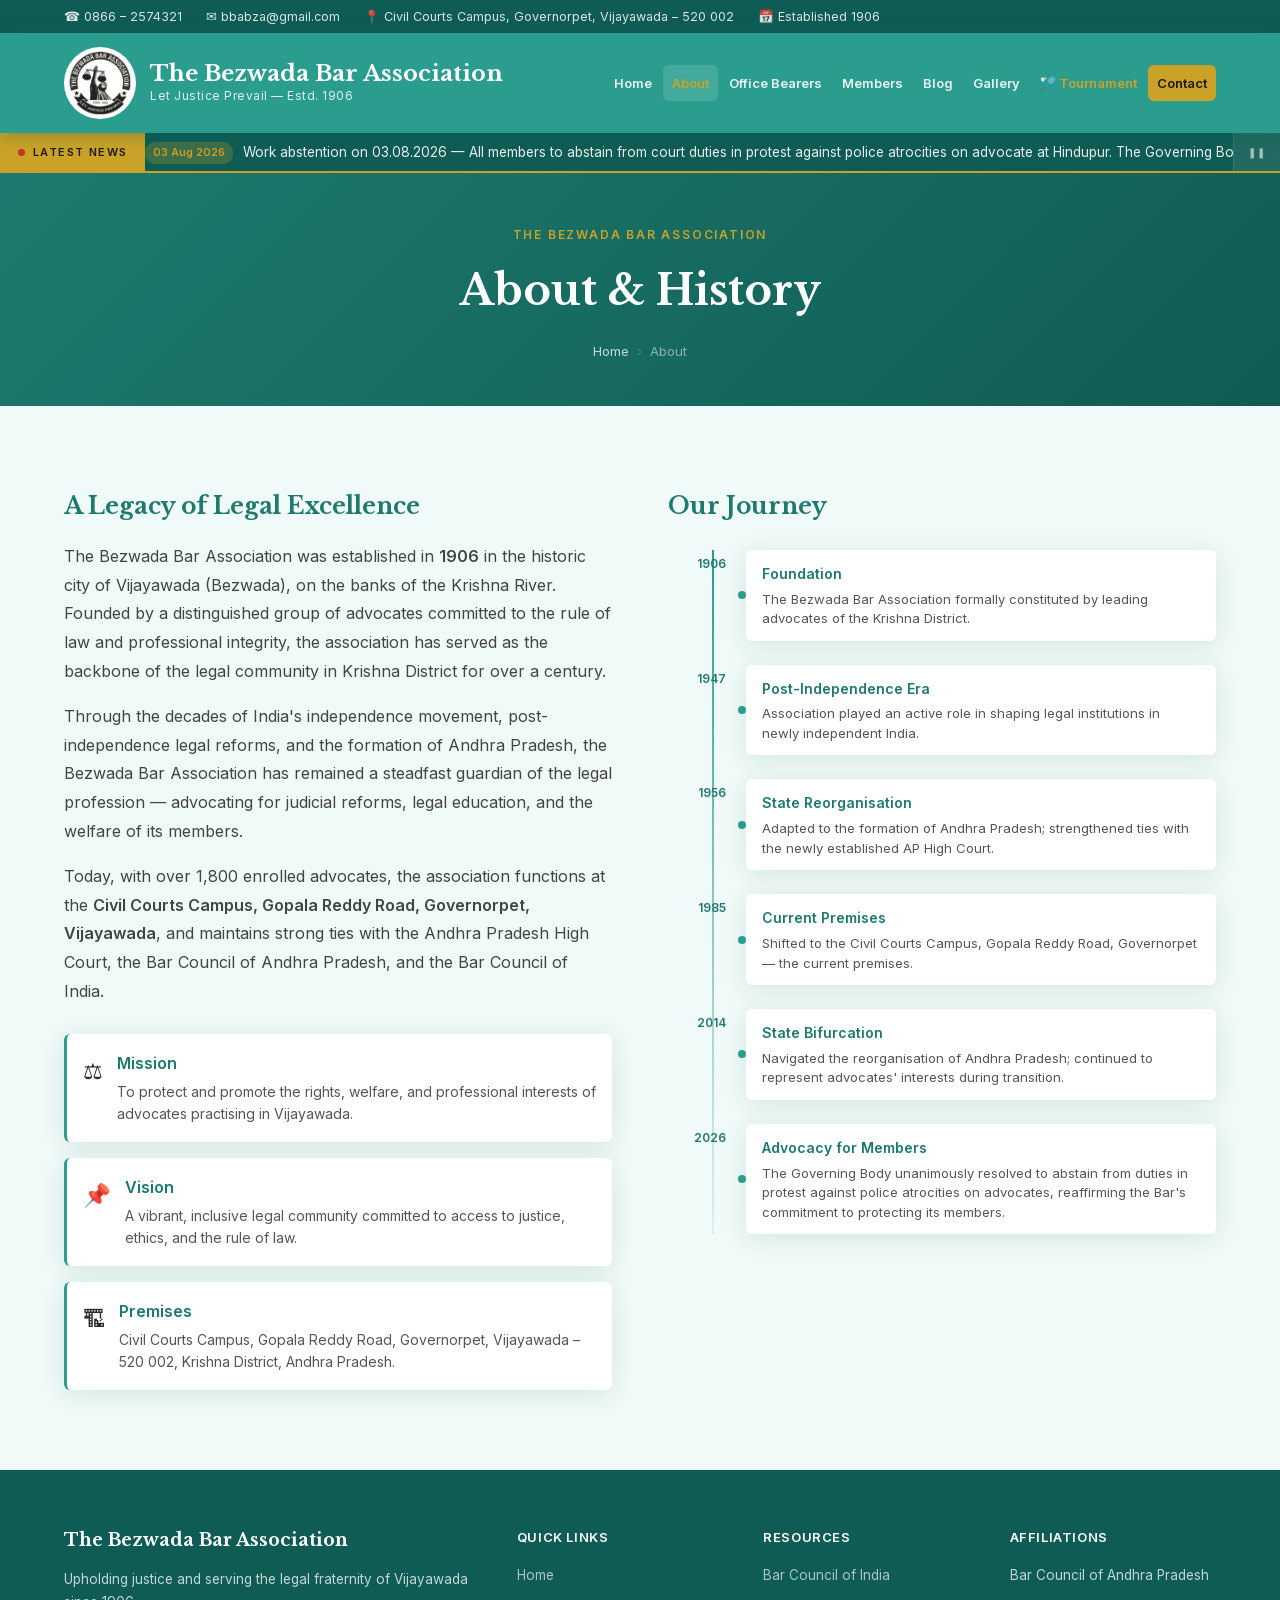
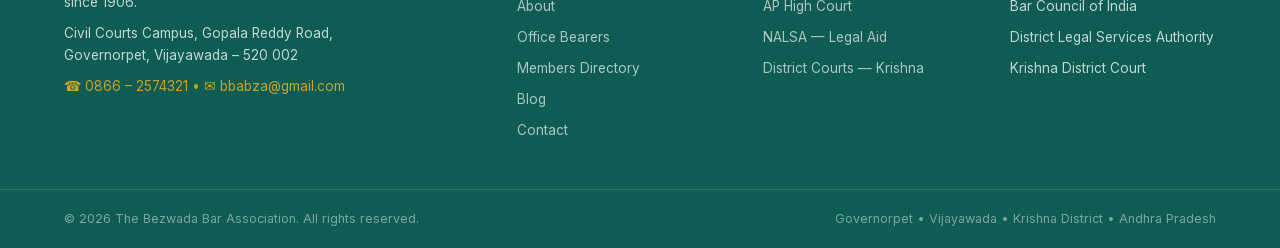
==== commit 737d3552: "updated" ====
--- a/about/index.html
+++ b/about/index.html
@@ -14,7 +14,7 @@
 
   <div class="topbar">
     <div class="container">
-      <span>&#128222; 0866 &ndash; 2574321</span>
+      <span>&#9742; 0866 &ndash; 2574321</span>
       <span>&#9993; bbabza@gmail.com</span>
       <span>&#128205; Civil Courts Campus, Governorpet, Vijayawada &ndash; 520 002</span>
       <span>&#128197; Established 1906</span>
@@ -141,7 +141,7 @@
         <h3>The Bezwada Bar Association</h3>
         <p>Upholding justice and serving the legal fraternity of Vijayawada since 1906.</p>
         <p>Civil Courts Campus, Gopala Reddy Road,<br/>Governorpet, Vijayawada &ndash; 520 002</p>
-        <p class="footer-tel">&#128222; 0866 &ndash; 2574321 &bull; &#9993; bbabza@gmail.com</p>
+        <p class="footer-tel">&#9742; 0866 &ndash; 2574321 &bull; &#9993; bbabza@gmail.com</p>
       </div>
       <div class="footer-links">
         <h4>Quick Links</h4>
--- a/css/styles.css
+++ b/css/styles.css
@@ -1351,8 +1351,55 @@
   .categories-grid { grid-template-columns: 1fr; }
   .reg-form-grid { grid-template-columns: 1fr; }
   .tourn-info-item { min-width: 50%; }
+  .tourn-prize-item { min-width: 50%; }
   .confirm-card { padding: 36px 20px; }
-}
+  .tourn-contacts-grid { grid-template-columns: 1fr 1fr; }
+}
+
+.tourn-prize-strip {
+  background: linear-gradient(135deg, var(--navy2) 0%, var(--navy3) 100%);
+  border-bottom: 2px solid rgba(201,162,39,.5);
+  padding: 0;
+}
+.tourn-prize-strip .container {
+  display: flex;
+  flex-wrap: wrap;
+  gap: 0;
+}
+.tourn-prize-item {
+  display: flex;
+  align-items: center;
+  gap: 12px;
+  padding: 18px 32px;
+  border-right: 1px solid rgba(255,255,255,.12);
+  flex: 1;
+  min-width: 160px;
+}
+.tourn-prize-item:last-child { border-right: none; }
+.tourn-prize-icon { font-size: 1.6rem; flex-shrink: 0; }
+.tourn-prize-label { font-size: 10px; font-weight: 700; letter-spacing: 1.2px; text-transform: uppercase; color: var(--gold); display: block; }
+.tourn-prize-val { font-size: 1.15rem; color: var(--white); font-weight: 700; font-family: var(--ff-serif); }
+
+.tourn-contacts-grid {
+  display: grid;
+  grid-template-columns: repeat(3, 1fr);
+  gap: 20px;
+  margin-bottom: 24px;
+}
+.tourn-contact-card {
+  background: var(--light);
+  border: 1.5px solid #cde8e5;
+  border-radius: 10px;
+  padding: 20px 22px;
+  transition: box-shadow .2s, border-color .2s;
+}
+.tourn-contact-card:hover { box-shadow: var(--shadow); border-color: var(--navy); }
+.tourn-contact-name { font-family: var(--ff-serif); font-size: 1rem; font-weight: 700; color: var(--navy2); margin-bottom: 6px; }
+.tourn-contact-num { font-size: 14px; color: var(--navy); font-weight: 600; text-decoration: none; }
+.tourn-contact-num:hover { color: var(--gold); }
+.tourn-whatsapp-note { text-align: center; font-size: 14px; color: var(--muted); }
+.tourn-whatsapp-note a { color: var(--navy); font-weight: 700; text-decoration: none; }
+.tourn-whatsapp-note a:hover { color: var(--gold); }
 
 @media (max-width: 480px) {
   .section-cards-grid { grid-template-columns: 1fr; }
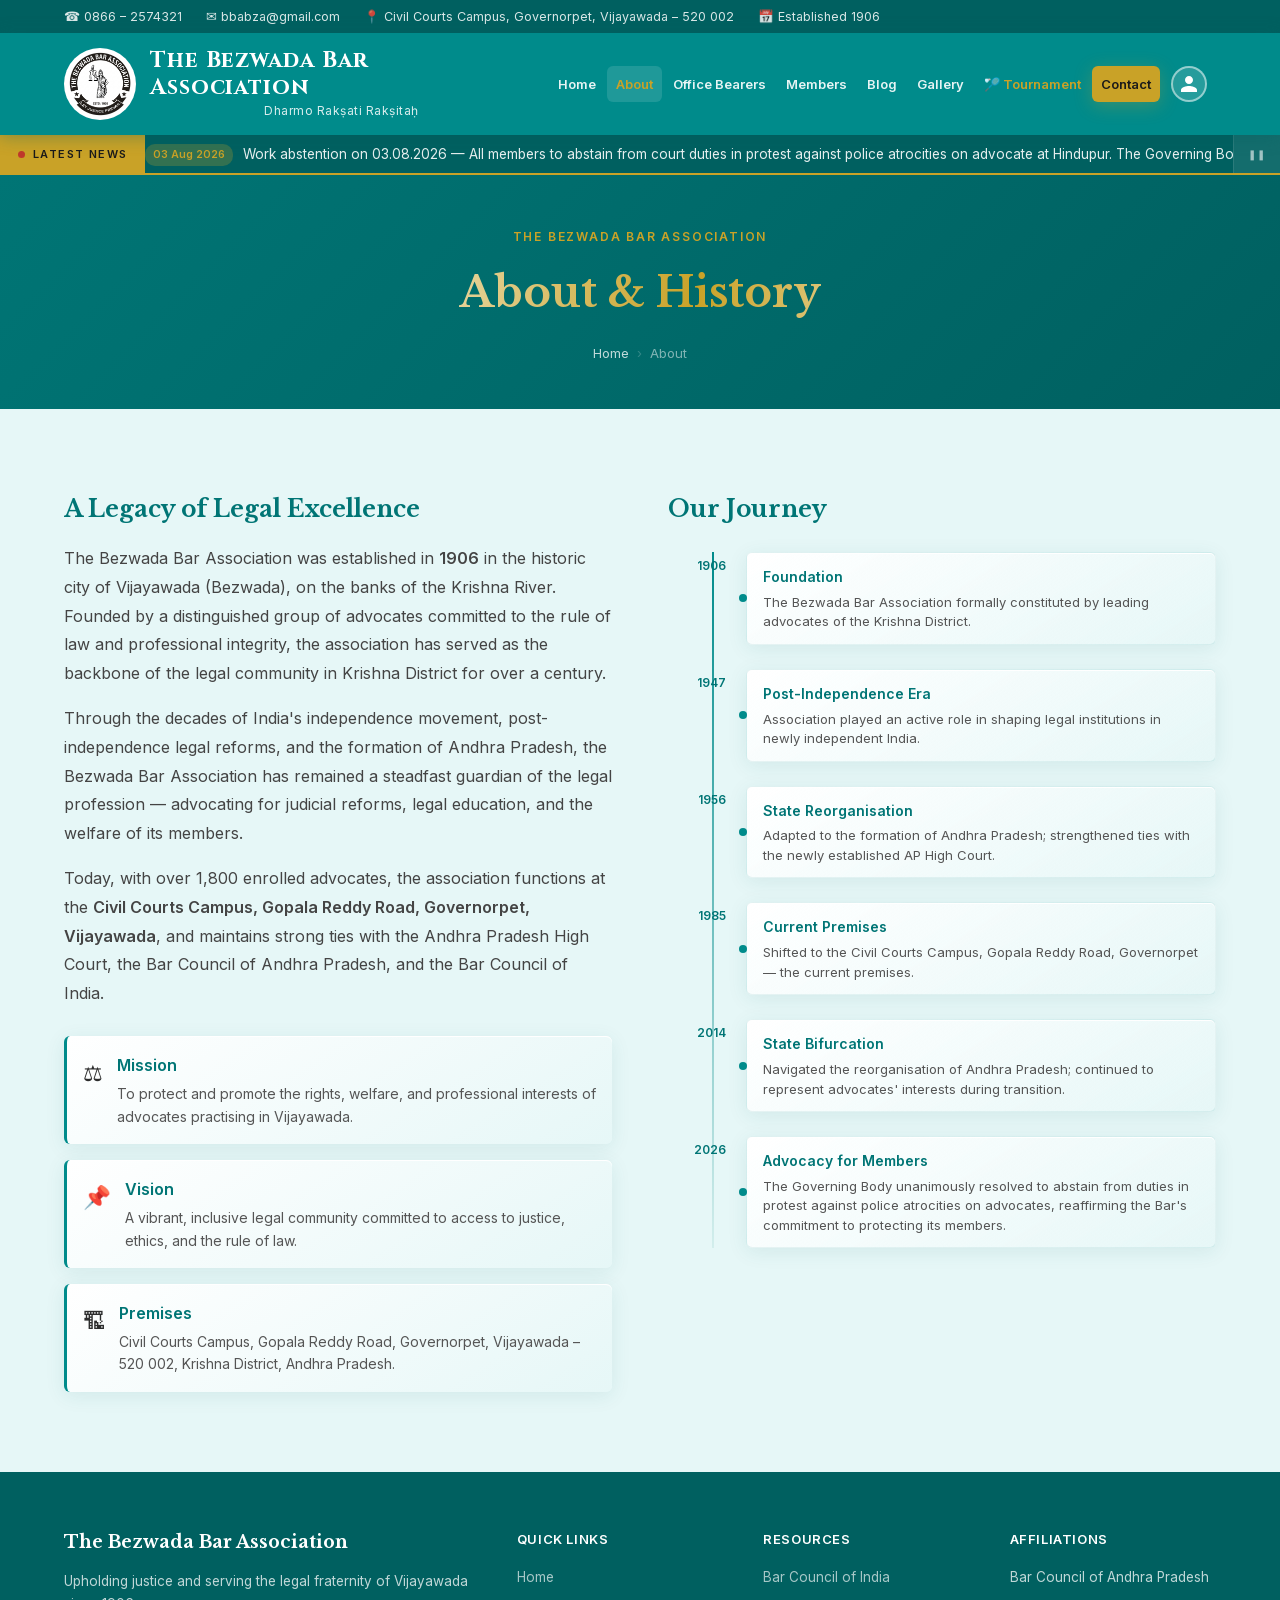
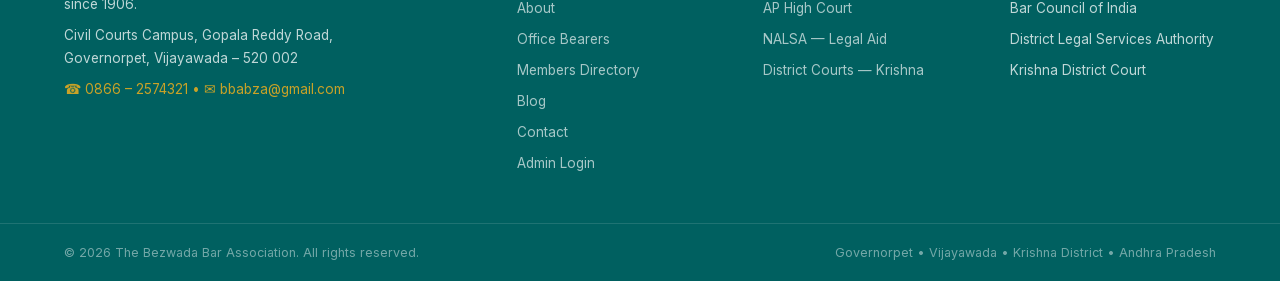
==== commit af2ab2e3: "Updated" ====
--- a/about/index.html
+++ b/about/index.html
@@ -29,7 +29,7 @@
         </div>
         <div class="logo-text">
           <h1>The Bezwada Bar Association</h1>
-          <p class="tagline">Let Justice Prevail &mdash; Estd. 1906</p>
+          <p class="tagline">Dharmo Rakṣati Rakṣitaḥ</p>
         </div>
       </a>
       <button class="nav-toggle" id="navToggle" aria-label="Toggle navigation"><span></span><span></span><span></span></button>
--- a/css/styles.css
+++ b/css/styles.css
@@ -1,18 +1,18 @@
 /* ═══════════════════════════════════════════════════════════
    BEZWADA BAR ASSOCIATION — Stylesheet
-   Palette: Teal #2a9d8f | Gold #c9a227 | Cream #f9f5ec
+   Palette: Dark Cyan #008B8B | Gold #c9a227 | Cream #f9f5ec
    ═══════════════════════════════════════════════════════════ */
 
 *, *::before, *::after { box-sizing: border-box; margin: 0; padding: 0; }
 
 :root {
-  --navy:   #2a9d8f;
-  --navy2:  #1e7a6e;
-  --navy3:  #0f5c54;
+  --navy:   #008B8B;
+  --navy2:  #007575;
+  --navy3:  #006060;
   --gold:   #c9a227;
   --gold2:  #a07d1a;
   --cream:  #f9f5ec;
-  --light:  #f0faf8;
+  --light:  #e6f7f7;
   --white:  #ffffff;
   --text:   #2d2d2d;
   --muted:  #667;
@@ -20,8 +20,8 @@
   --ff-serif: 'Libre Baskerville', Georgia, serif;
   --ff-sans:  'Inter', 'Segoe UI', sans-serif;
   --radius: 6px;
-  --shadow: 0 4px 24px rgba(15,92,84,.12);
-  --shadow-lg: 0 8px 40px rgba(15,92,84,.18);
+  --shadow: 0 4px 24px rgba(0,96,96,.12);
+  --shadow-lg: 0 8px 40px rgba(0,96,96,.18);
 }
 
 html { scroll-behavior: smooth; }
@@ -91,7 +91,7 @@
   position: sticky;
   top: 0;
   z-index: 1000;
-  box-shadow: 0 2px 16px rgba(15,92,84,.35);
+  box-shadow: 0 2px 16px rgba(0,96,96,.35);
 }
 .header-inner {
   display: flex;
@@ -116,17 +116,19 @@
   padding: 3px;
 }
 .logo-text h1 {
-  font-family: var(--ff-serif);
+  font-family: 'Cinzel', var(--ff-serif);
   font-size: 1.4rem;
   color: var(--white);
   line-height: 1.2;
   font-weight: 700;
+  letter-spacing: 0.04em;
 }
 .tagline {
   font-size: 12px;
   color: var(--white);
   letter-spacing: .5px;
   opacity: 0.85;
+  text-align: center;
 }
 
 /* Nav */
@@ -170,7 +172,7 @@
 /* ─── HERO ────────────────────────────────────────────────── */
 .hero {
   position: relative;
-  background: linear-gradient(135deg, var(--navy2) 0%, #0d5a52 50%, var(--navy) 100%);
+  background: linear-gradient(135deg, var(--navy2) 0%, #006868 50%, var(--navy) 100%);
   min-height: 520px;
   display: flex;
   flex-direction: column;
@@ -395,8 +397,13 @@
   box-shadow: 0 12px 40px rgba(0,0,0,.25);
   border-color: var(--gold);
 }
+.bearers-featured-row {
+  grid-column: 1 / -1;
+  display: grid;
+  grid-template-columns: 1fr 1fr;
+  gap: 24px;
+}
 .bearer-card--featured {
-  grid-column: 1 / -1;
   display: flex;
   align-items: center;
   gap: 32px;
@@ -501,9 +508,137 @@
   font-weight: 700;
   letter-spacing: .5px;
 }
-.badge-active { background: #e6f4ea; color: #1a7a30; }
+.badge-active    { background: #e6f4ea; color: #1a7a30; }
+.badge-inactive  { background: #fdecea; color: #c62828; }
+.badge-pending   { background: #fff8e1; color: #e65100; }
+.badge-deceased  { background: #f0f0f0; color: #666; }
 
 .table-note { margin-top: 14px; font-size: 13px; color: var(--muted); text-align: center; }
+
+/* ── Members Pagination ──────────────────────────────────── */
+.members-pagination {
+  display: flex;
+  flex-wrap: wrap;
+  align-items: center;
+  justify-content: center;
+  gap: 4px;
+  margin-top: 20px;
+}
+.pg-btn {
+  min-width: 36px;
+  height: 36px;
+  padding: 0 10px;
+  border: 1px solid #d0d8e0;
+  border-radius: 6px;
+  background: #fff;
+  color: var(--navy2);
+  font-size: 13px;
+  font-family: var(--ff-sans);
+  font-weight: 500;
+  cursor: pointer;
+  transition: background .15s, border-color .15s, color .15s;
+}
+.pg-btn:hover:not(:disabled) {
+  background: var(--light);
+  border-color: var(--navy);
+}
+.pg-btn.pg-active {
+  background: var(--navy);
+  border-color: var(--navy);
+  color: #fff;
+  cursor: default;
+}
+.pg-btn:disabled {
+  opacity: .4;
+  cursor: not-allowed;
+}
+.pg-btn.pg-prev, .pg-btn.pg-next {
+  padding: 0 14px;
+  font-size: 12px;
+}
+.pg-ellipsis {
+  display: inline-flex;
+  align-items: center;
+  height: 36px;
+  padding: 0 4px;
+  font-size: 13px;
+  color: var(--muted);
+  user-select: none;
+}
+
+/* ── Member avatar in table ──────────────────────────────── */
+.mem-photo-th { width: 48px; padding: 0 8px !important; }
+.mem-avatar {
+  width: 38px; height: 38px;
+  border-radius: 50%;
+  background: var(--light);
+  border: 1.5px solid #cde8e5;
+  display: flex; align-items: center; justify-content: center;
+  font-size: 18px; overflow: hidden; flex-shrink: 0;
+}
+.mem-avatar img { width: 100%; height: 100%; object-fit: cover; }
+.mem-name { font-weight: 600; color: var(--text); }
+.mem-desc { font-size: 11.5px; color: var(--muted); margin-top: 2px; line-height: 1.4; }
+.mem-phone-link { color: var(--navy); font-size: 13px; white-space: nowrap; }
+.mem-address { font-size: 13px; color: var(--muted); max-width: 200px; }
+.set-pwd-btn {
+  background: transparent; border: 1.5px solid var(--border);
+  border-radius: 4px; padding: 3px 7px; cursor: pointer;
+  font-size: 13px; color: var(--muted); transition: color .15s, border-color .15s;
+}
+.set-pwd-btn:hover { color: var(--navy2); border-color: var(--navy2); }
+
+/* ── Member login nav avatar ─────────────────────────────── */
+.member-nav-link { display: flex; align-items: center; }
+.member-nav-avatar {
+  width: 36px; height: 36px;
+  border-radius: 50%;
+  background: rgba(255,255,255,.15);
+  border: 2px solid rgba(255,255,255,.5);
+  display: flex; align-items: center; justify-content: center;
+  overflow: hidden;
+  color: var(--white);
+  transition: border-color .2s, background .2s;
+}
+.member-nav-avatar img { width: 100%; height: 100%; object-fit: cover; }
+.mem-nav-initials { font-size: 12px; font-weight: 700; color: var(--white); }
+.member-nav-link:hover .member-nav-avatar {
+  background: rgba(255,255,255,.28);
+  border-color: var(--white);
+}
+
+/* ── Forgot password link ────────────────────────────────── */
+.forgot-pwd-link {
+  font-size: 13px;
+  color: rgba(255,255,255,.7);
+  text-decoration: none;
+  transition: color .2s;
+}
+.forgot-pwd-link:hover { color: var(--white); text-decoration: underline; }
+
+/* ── Member profile modal extras ─────────────────────────── */
+.member-profile-photo-row {
+  display: flex; align-items: center; gap: 16px;
+  margin-bottom: 20px;
+}
+.member-avatar-lg {
+  width: 72px; height: 72px;
+  border-radius: 50%; overflow: hidden;
+  background: var(--light); border: 2px solid #cde8e5;
+  display: flex; align-items: center; justify-content: center;
+  font-size: 36px; flex-shrink: 0;
+}
+.member-avatar-lg img { width: 100%; height: 100%; object-fit: cover; }
+.member-photo-label {
+  display: inline-block;
+  font-size: 12px; font-weight: 700;
+  color: var(--navy2); cursor: pointer;
+  padding: 6px 14px;
+  border: 1.5px solid var(--navy2);
+  border-radius: 20px;
+  transition: background .15s, color .15s;
+}
+.member-photo-label:hover { background: var(--navy2); color: var(--white); }
 
 /* ─── NEWS & EVENTS ───────────────────────────────────────── */
 .news-tabs { display: flex; gap: 4px; margin-bottom: 32px; border-bottom: 2px solid #e8e8e8; }
@@ -965,7 +1100,7 @@
 @media (max-width: 1024px) {
   .about-grid { grid-template-columns: 1fr; gap: 40px; }
   .bearers-grid { grid-template-columns: 1fr 1fr; }
-  .bearer-card--featured { grid-column: 1 / -1; }
+  .bearers-featured-row { grid-template-columns: 1fr 1fr; }
   .gallery-grid { grid-template-columns: repeat(3, 1fr); }
   .footer-inner { grid-template-columns: 1fr 1fr; }
 }
@@ -997,6 +1132,7 @@
   .topbar .container { justify-content: center; font-size: 11px; }
 
   .bearers-grid { grid-template-columns: 1fr; }
+  .bearers-featured-row { grid-template-columns: 1fr; }
   .bearer-card--featured { flex-direction: column; text-align: center; }
   .news-grid { grid-template-columns: 1fr; }
   .news-card--featured { grid-column: 1; }
@@ -1343,6 +1479,199 @@
   line-height: 1.6;
 }
 
+/* UPI Payment panel (embedded in confirm-card) */
+.upi-pay-section {
+  margin-top: 28px;
+  border: 2px solid #cde8e5;
+  border-radius: 12px;
+  overflow: hidden;
+  text-align: left;
+}
+/* UPI Payment panel (standalone Step 3 section) */
+.upi-pay-standalone {
+  border: 2px solid #cde8e5;
+  border-radius: 12px;
+  overflow: hidden;
+  background: var(--white);
+  box-shadow: var(--shadow);
+}
+.upi-pay-hdr {
+  display: flex;
+  justify-content: space-between;
+  align-items: center;
+  flex-wrap: wrap;
+  gap: 8px;
+  background: var(--navy2);
+  color: var(--white);
+  padding: 14px 20px;
+  font-weight: 700;
+  font-size: 15px;
+}
+.upi-pay-deadline { font-size: 11.5px; color: var(--gold); font-weight: 600; }
+.upi-pay-grid {
+  display: grid;
+  grid-template-columns: 230px 1fr;
+}
+.upi-qr-col {
+  display: flex;
+  flex-direction: column;
+  align-items: center;
+  gap: 10px;
+  padding: 22px 16px;
+  background: var(--light);
+  border-right: 1px solid #cde8e5;
+}
+.upi-qr-box {
+  width: 196px;
+  height: 196px;
+  border-radius: 8px;
+  overflow: hidden;
+  background: #fff;
+  display: flex;
+  align-items: center;
+  justify-content: center;
+  box-shadow: 0 2px 8px rgba(15,92,84,.1);
+}
+.upi-qr-caption {
+  font-size: 10.5px;
+  color: var(--muted);
+  text-align: center;
+  line-height: 1.5;
+}
+.upi-id-row {
+  display: flex;
+  align-items: center;
+  gap: 6px;
+  font-size: 12.5px;
+  color: var(--text);
+  flex-wrap: wrap;
+  justify-content: center;
+}
+.upi-copy-btn {
+  font-size: 11px;
+  padding: 3px 9px;
+  border-radius: 4px;
+  border: 1.5px solid var(--navy);
+  background: transparent;
+  color: var(--navy);
+  cursor: pointer;
+  font-family: var(--ff-sans);
+  font-weight: 600;
+  transition: background .15s, color .15s;
+}
+.upi-copy-btn:hover { background: var(--navy); color: var(--white); }
+.upi-mobile-link {
+  font-size: 12px;
+  font-weight: 700;
+  color: var(--navy);
+  text-decoration: none;
+  padding: 6px 16px;
+  border: 1.5px solid var(--navy);
+  border-radius: 20px;
+  transition: background .15s, color .15s;
+}
+.upi-mobile-link:hover { background: var(--navy); color: var(--white); }
+.upi-utr-col { padding: 22px 24px; }
+.upi-utr-col .form-group input {
+  color: var(--text);
+  background: var(--white);
+  border-color: var(--border);
+}
+.upi-utr-col .form-group input::placeholder { color: #aaa; }
+.upi-utr-col .form-group label { color: var(--navy2); text-transform: none; letter-spacing: 0; }
+.upi-amount-chip {
+  display: inline-flex;
+  align-items: center;
+  gap: 10px;
+  background: var(--light);
+  border: 1.5px solid #cde8e5;
+  border-radius: 8px;
+  padding: 10px 18px;
+  font-size: 13.5px;
+  color: var(--navy2);
+  margin-bottom: 14px;
+  font-weight: 600;
+}
+.upi-amount-chip strong {
+  font-size: 1.4rem;
+  font-family: var(--ff-serif);
+  color: var(--navy2);
+}
+.upi-instr {
+  font-size: 13px;
+  color: var(--muted);
+  line-height: 1.65;
+  margin-bottom: 16px;
+}
+.utr-hint {
+  display: block;
+  font-size: 11.5px;
+  color: var(--muted);
+  margin-top: 5px;
+}
+.utr-fail-btn {
+  font-size: 13px;
+  padding: 10px 14px;
+  background: transparent;
+  color: var(--muted);
+  border: 1.5px solid var(--border);
+  border-radius: var(--radius);
+  cursor: pointer;
+  font-family: var(--ff-sans);
+  transition: color .15s, border-color .15s;
+}
+.utr-fail-btn:hover { color: #c62828; border-color: #c62828; }
+.utr-status {
+  display: flex;
+  align-items: center;
+  gap: 10px;
+  font-weight: 700;
+  font-size: 1.05rem;
+  padding: 13px 16px;
+  border-radius: 8px;
+  margin-bottom: 16px;
+}
+.utr-status--ok   { background: #e8f5e9; color: #2e7d32; border: 1.5px solid #a5d6a7; }
+.utr-status--fail { background: #fdecea; color: #c62828; border: 1.5px solid #ef9a9a; }
+.utr-detail-row {
+  display: flex;
+  justify-content: space-between;
+  align-items: center;
+  padding: 9px 0;
+  border-bottom: 1px solid #eee;
+  font-size: 13.5px;
+  gap: 12px;
+}
+.utr-detail-row span { font-size: 12px; color: var(--muted); }
+.utr-success-note {
+  font-size: 12.5px;
+  color: #2e7d32;
+  background: #e8f5e9;
+  border-radius: 6px;
+  padding: 12px 14px;
+  margin-top: 14px;
+  line-height: 1.6;
+}
+.utr-fail-list {
+  padding-left: 18px;
+  font-size: 13px;
+  color: var(--text);
+  line-height: 1.85;
+}
+.confirm-utr-row {
+  display: flex;
+  justify-content: space-between;
+  align-items: center;
+  padding: 9px 0;
+  font-size: 13.5px;
+  gap: 12px;
+  color: var(--navy2);
+  font-weight: 700;
+  border-top: 2px solid var(--navy);
+  margin-top: 4px;
+}
+.confirm-utr-row span { font-size: 12px; color: var(--muted); font-weight: 400; }
+
 @media (max-width: 1024px) {
   .tourn-layout { grid-template-columns: 1fr; }
   .cart-panel { position: static; }
@@ -1351,6 +1680,8 @@
   .categories-grid { grid-template-columns: 1fr; }
   .reg-form-grid { grid-template-columns: 1fr; }
   .tourn-info-item { min-width: 50%; }
+  .upi-pay-grid { grid-template-columns: 1fr; }
+  .upi-qr-col { border-right: none; border-bottom: 1px solid #cde8e5; }
   .tourn-prize-item { min-width: 50%; }
   .confirm-card { padding: 36px 20px; }
   .tourn-contacts-grid { grid-template-columns: 1fr 1fr; }
@@ -1857,3 +2188,816 @@
   .editor-toolbar       { gap: 2px; padding: 6px 8px; }
   .editor-btn           { min-width: 28px; height: 26px; font-size: 12px; padding: 0 7px; }
 }
+
+/* ─── RAZORPAY PAYMENT PANEL ─────────────────────────────── */
+.rzp-pay-panel {
+  max-width: 580px;
+  margin: 0 auto;
+}
+.rzp-pay-body {
+  display: grid;
+  grid-template-columns: 1fr 1fr;
+  gap: 16px;
+  margin-bottom: 20px;
+}
+@media (max-width: 540px) {
+  .rzp-pay-body { grid-template-columns: 1fr; }
+}
+.rzp-card {
+  background: #fff;
+  border: 1.5px solid #cde8e5;
+  border-radius: 12px;
+  padding: 18px 20px;
+}
+.rzp-card-title {
+  font-size: 11px;
+  font-weight: 700;
+  text-transform: uppercase;
+  letter-spacing: .8px;
+  color: var(--navy2);
+  margin-bottom: 12px;
+}
+.rzp-order-lines { margin-bottom: 12px; }
+.rzp-order-line {
+  display: flex;
+  justify-content: space-between;
+  font-size: 13.5px;
+  color: var(--text);
+  padding: 4px 0;
+  gap: 8px;
+}
+.rzp-summary-total {
+  display: flex;
+  justify-content: space-between;
+  border-top: 1.5px solid #cde8e5;
+  padding-top: 10px;
+  font-size: 15px;
+  font-weight: 700;
+  color: var(--navy2);
+}
+.rzp-reg-row {
+  display: flex;
+  justify-content: space-between;
+  font-size: 13px;
+  padding: 5px 0;
+  gap: 8px;
+  border-bottom: 1px solid #eef6f5;
+}
+.rzp-reg-row:last-child { border-bottom: none; }
+.rzp-reg-row span { color: var(--muted); white-space: nowrap; }
+.rzp-reg-row strong { text-align: right; word-break: break-word; color: var(--text); }
+.rzp-pay-btn {
+  display: block;
+  width: 100%;
+  padding: 15px 24px;
+  font-size: 16px;
+  font-weight: 700;
+  background: var(--gold);
+  color: #fff;
+  border: none;
+  border-radius: 10px;
+  cursor: pointer;
+  letter-spacing: .3px;
+  transition: background .2s, transform .1s;
+  margin-bottom: 14px;
+}
+.rzp-pay-btn:hover:not(:disabled) { background: var(--gold2); }
+.rzp-pay-btn:active:not(:disabled) { transform: scale(.98); }
+.rzp-pay-btn:disabled { opacity: .6; cursor: not-allowed; }
+.rzp-error {
+  color: #c0392b;
+  font-size: 13.5px;
+  background: #fdf0f0;
+  border: 1px solid #f5c6c6;
+  border-radius: 8px;
+  padding: 10px 14px;
+  margin-bottom: 14px;
+}
+.rzp-powered-row {
+  text-align: center;
+  font-size: 12px;
+  color: var(--muted);
+  margin-top: 4px;
+}
+
+/* ─── QR PAYMENT PANEL ────────────────────────────────────── */
+.qr-pay-panel {
+  max-width: 620px;
+  margin: 0 auto;
+}
+.qr-pay-body {
+  display: grid;
+  grid-template-columns: 1fr 1fr;
+  gap: 16px;
+  margin-bottom: 24px;
+}
+@media (max-width: 560px) {
+  .qr-pay-body { grid-template-columns: 1fr; }
+}
+.qr-scan-card {
+  display: flex;
+  flex-direction: column;
+  align-items: center;
+  text-align: center;
+}
+.qr-image-wrap {
+  display: inline-block;
+  margin: 8px auto 12px;
+  border: 2px solid #cde8e5;
+  border-radius: 10px;
+  overflow: hidden;
+  background: #fff;
+  line-height: 0;
+}
+.qr-image-wrap canvas,
+.qr-image-wrap img {
+  display: block;
+  width: 180px !important;
+  height: 180px !important;
+}
+.qr-upi-row {
+  display: flex;
+  flex-direction: column;
+  align-items: center;
+  gap: 2px;
+  font-size: 12px;
+  color: var(--muted);
+  margin-bottom: 10px;
+}
+.qr-upi-row strong {
+  font-size: 13px;
+  color: var(--navy2);
+  word-break: break-all;
+}
+.qr-amount-badge {
+  background: var(--light);
+  border: 1.5px solid #cde8e5;
+  border-radius: 20px;
+  padding: 4px 16px;
+  font-size: 14px;
+  color: var(--navy2);
+}
+.qr-amount-badge strong { color: var(--navy); }
+.qr-utr-section {
+  background: var(--light);
+  border: 1.5px solid #cde8e5;
+  border-radius: 12px;
+  padding: 20px 24px;
+  margin-bottom: 16px;
+}
+.qr-utr-instruction {
+  font-size: 14px;
+  color: var(--text);
+  margin-bottom: 14px;
+  line-height: 1.5;
+}
+.qr-utr-input {
+  width: 100%;
+  padding: 12px 14px;
+  font-size: 15px;
+  font-family: var(--ff-sans);
+  border: 1.5px solid #b0d4d2;
+  border-radius: 8px;
+  background: #fff;
+  color: var(--text);
+  box-sizing: border-box;
+  margin-bottom: 14px;
+  letter-spacing: .5px;
+}
+.qr-utr-input:focus {
+  outline: none;
+  border-color: var(--navy);
+  box-shadow: 0 0 0 3px rgba(0,139,139,.12);
+}
+.qr-help-note {
+  font-size: 12.5px;
+  color: var(--muted);
+  text-align: center;
+  line-height: 1.5;
+}
+
+/* ─── ADMIN MODAL & AUTH ──────────────────────────────────── */
+.admin-modal-overlay {
+  position: fixed;
+  inset: 0;
+  background: rgba(0,0,0,.65);
+  backdrop-filter: blur(4px);
+  z-index: 9999;
+  display: flex;
+  align-items: flex-start;
+  justify-content: center;
+  overflow-y: auto;
+  padding: 24px 16px;
+  opacity: 0;
+  visibility: hidden;
+  transition: opacity .28s, visibility .28s;
+}
+.admin-modal-overlay.open {
+  opacity: 1;
+  visibility: visible;
+}
+.admin-modal {
+  background: var(--navy2);
+  border: 1px solid rgba(201,162,39,.35);
+  border-radius: 12px;
+  padding: 36px 40px;
+  width: 100%;
+  max-width: 380px;
+  position: relative;
+  box-shadow: 0 24px 60px rgba(0,0,0,.45);
+  transform: translateY(-18px);
+  transition: transform .28s;
+  margin: auto;
+}
+.admin-modal-overlay.open .admin-modal { transform: translateY(0); }
+.admin-modal-close {
+  position: absolute;
+  top: 12px; right: 16px;
+  background: none;
+  border: none;
+  color: rgba(255,255,255,.45);
+  font-size: 22px;
+  line-height: 1;
+  cursor: pointer;
+  padding: 4px 8px;
+  transition: color .2s;
+}
+.admin-modal-close:hover { color: var(--white); }
+.admin-modal-header { text-align: center; margin-bottom: 28px; }
+.admin-modal-icon { display: block; font-size: 34px; margin-bottom: 10px; }
+.admin-modal-header h3 {
+  font-family: var(--ff-serif);
+  color: var(--white);
+  font-size: 1.3rem;
+  margin: 0;
+}
+.admin-form-group { margin-bottom: 16px; }
+.admin-form-group label {
+  display: block;
+  font-size: 11px;
+  font-weight: 700;
+  letter-spacing: 1px;
+  text-transform: uppercase;
+  color: rgba(255,255,255,.55);
+  margin-bottom: 6px;
+}
+.admin-form-group input {
+  width: 100%;
+  box-sizing: border-box;
+  padding: 10px 14px;
+  background: rgba(255,255,255,.08);
+  border: 1px solid rgba(255,255,255,.18);
+  border-radius: 6px;
+  color: var(--white);
+  font-size: 14px;
+  outline: none;
+  transition: border-color .2s;
+}
+.admin-form-group input:focus,
+.admin-form-group textarea:focus { border-color: var(--gold); }
+.admin-form-group textarea {
+  width: 100%; padding: 10px 14px; resize: vertical;
+  background: rgba(255,255,255,.08);
+  border: 1.5px solid rgba(255,255,255,.2);
+  border-radius: var(--radius);
+  color: var(--white); font-family: var(--ff-sans);
+  font-size: 14px; outline: none; transition: border-color .2s;
+  min-height: 64px;
+}
+.admin-error {
+  color: #e05c5c;
+  font-size: 13px;
+  margin-bottom: 10px;
+  min-height: 18px;
+}
+.admin-submit-btn {
+  width: 100%;
+  padding: 12px;
+  background: var(--gold);
+  color: #1a1a1a;
+  font-weight: 700;
+  font-size: 14px;
+  border: none;
+  border-radius: 6px;
+  cursor: pointer;
+  transition: background .2s;
+}
+.admin-submit-btn:hover:not(:disabled) { background: var(--gold2); }
+.admin-submit-btn:disabled { opacity: .6; cursor: not-allowed; }
+.admin-logout-btn { background: #c0392b; color: var(--white); }
+.admin-logout-btn:hover:not(:disabled) { background: #a93226; }
+.admin-panel-greeting {
+  color: rgba(255,255,255,.72);
+  font-size: 14px;
+  text-align: center;
+  margin-bottom: 24px;
+}
+.admin-panel-greeting strong { color: var(--gold); }
+.admin-nav-link { color: var(--gold) !important; }
+.admin-modal--wide   { max-width: 580px; }
+.admin-form-grid {
+  display: grid;
+  grid-template-columns: 1fr 1fr;
+  gap: 0 16px;
+}
+.admin-form-grid .admin-form-group { margin-bottom: 14px; }
+.admin-form-grid .admin-form-group--full { grid-column: 1 / -1; }
+@media (max-width: 500px) {
+  .admin-form-grid { grid-template-columns: 1fr; }
+  .admin-modal--wide { padding: 28px 20px; }
+}
+.admin-modal--report { max-width: 1020px; width: 95vw; }
+
+/* ── Tournament Report ── */
+.report-stats {
+  display: grid;
+  grid-template-columns: repeat(auto-fit, minmax(130px, 1fr));
+  gap: 12px;
+  margin-bottom: 20px;
+}
+.report-stat {
+  background: var(--light);
+  border-radius: 10px;
+  padding: 14px 10px;
+  text-align: center;
+}
+.report-stat-num {
+  font-family: var(--ff-serif);
+  font-size: 1.7rem;
+  font-weight: 700;
+  color: var(--navy2);
+  line-height: 1;
+  margin-bottom: 5px;
+}
+.report-stat-label {
+  font-size: 10px;
+  color: var(--muted);
+  text-transform: uppercase;
+  letter-spacing: .5px;
+}
+.report-cats {
+  display: flex;
+  flex-wrap: wrap;
+  gap: 8px;
+  margin-bottom: 18px;
+}
+.report-cat-badge {
+  background: var(--navy);
+  color: #fff;
+  border-radius: 20px;
+  padding: 4px 12px;
+  font-size: 12px;
+  font-weight: 600;
+}
+.report-toolbar {
+  display: flex;
+  align-items: center;
+  gap: 10px;
+  margin-bottom: 12px;
+  flex-wrap: wrap;
+}
+.report-search {
+  flex: 1;
+  min-width: 180px;
+  padding: 8px 12px;
+  border: 1.5px solid #cde8e5;
+  border-radius: 8px;
+  font-size: 13px;
+  outline: none;
+}
+.report-search:focus { border-color: var(--navy); }
+.report-filter {
+  padding: 8px 12px;
+  border: 1.5px solid #cde8e5;
+  border-radius: 8px;
+  font-size: 13px;
+  background: #fff;
+  outline: none;
+  cursor: pointer;
+}
+.report-table-wrap {
+  overflow-x: auto;
+  border-radius: 8px;
+  border: 1px solid #cde8e5;
+  max-height: 420px;
+  overflow-y: auto;
+}
+.report-table {
+  width: 100%;
+  border-collapse: collapse;
+  font-size: 12.5px;
+}
+.report-table thead th {
+  background: var(--navy2);
+  color: #fff;
+  padding: 10px 12px;
+  text-align: left;
+  font-size: 11px;
+  text-transform: uppercase;
+  letter-spacing: .5px;
+  white-space: nowrap;
+  position: sticky;
+  top: 0;
+}
+.report-table td {
+  padding: 10px 12px;
+  border-bottom: 1px solid #e8f0ef;
+  vertical-align: top;
+  color: var(--text);
+}
+.report-table tr:last-child td { border-bottom: none; }
+.report-table tbody tr:hover td { background: var(--light); }
+.r-badge {
+  display: inline-block;
+  padding: 3px 9px;
+  border-radius: 20px;
+  font-size: 10px;
+  font-weight: 700;
+  text-transform: uppercase;
+  letter-spacing: .4px;
+  white-space: nowrap;
+}
+.r-badge--pending   { background: #fff3cd; color: #856404; }
+.r-badge--submitted { background: #d4edda; color: #155724; }
+/* Inline report on tournament page gets more vertical space */
+#adminTournamentReport .report-table-wrap { max-height: none; }
+.admin-form-group select {
+  width: 100%;
+  box-sizing: border-box;
+  padding: 10px 14px;
+  background: rgba(255,255,255,.08);
+  border: 1px solid rgba(255,255,255,.18);
+  border-radius: 6px;
+  color: var(--white);
+  font-size: 14px;
+  outline: none;
+  transition: border-color .2s;
+  cursor: pointer;
+}
+.admin-form-group select:focus { border-color: var(--gold); }
+.admin-form-group select option { background: var(--navy2); color: var(--white); }
+.add-member-btn {
+  margin-bottom: 16px;
+  padding: 9px 20px;
+  font-size: 13.5px;
+}
+
+/* ─── NEWS ADMIN MANAGEMENT ──────────────────────────────── */
+.news-admin-item {
+  background: linear-gradient(148deg, #ffffff, #f5fffe);
+  border: 1px solid rgba(0,139,139,.13);
+  border-radius: 10px;
+  padding: 18px 20px;
+  margin-bottom: 12px;
+  box-shadow: 0 2px 12px rgba(0,96,96,.07), inset 0 1px 0 rgba(255,255,255,1);
+  transition: box-shadow .2s, transform .2s;
+}
+.news-admin-item:hover {
+  box-shadow: 0 6px 24px rgba(0,96,96,.13);
+  transform: translateY(-1px);
+}
+.news-admin-item-hd {
+  display: flex;
+  align-items: center;
+  flex-wrap: wrap;
+  gap: 6px;
+  margin-bottom: 8px;
+}
+.news-admin-item-title-row {
+  display: flex;
+  align-items: baseline;
+  justify-content: space-between;
+  gap: 12px;
+  margin-bottom: 6px;
+}
+.news-admin-item-title {
+  font-family: var(--ff-serif);
+  font-size: 1.05rem;
+  font-weight: 700;
+  color: var(--navy2);
+}
+.news-admin-item-date {
+  font-size: 12px;
+  color: var(--muted);
+  white-space: nowrap;
+  flex-shrink: 0;
+}
+.news-admin-item-body {
+  font-size: 13px;
+  color: #555;
+  line-height: 1.6;
+  margin-bottom: 12px;
+}
+.news-admin-item-actions {
+  display: flex;
+  gap: 8px;
+  flex-wrap: wrap;
+}
+
+/* ═══════════════════════════════════════════════════════════
+   GLOSSY ENHANCEMENTS
+   ═══════════════════════════════════════════════════════════ */
+
+/* ── Animated hero gradient ──────────────────────────────── */
+@keyframes hero-shift {
+  0%   { background-position: 0% 50%; }
+  50%  { background-position: 100% 50%; }
+  100% { background-position: 0% 50%; }
+}
+.hero {
+  background: linear-gradient(135deg, var(--navy3), var(--navy2), #006868, var(--navy), #007a7a, var(--navy2));
+  background-size: 350% 350%;
+  animation: hero-shift 14s ease infinite;
+}
+
+/* ── Hero heading — gold-to-white gradient text ──────────── */
+.hero-content h2 {
+  background: linear-gradient(100deg, #ffffff 15%, var(--gold) 50%, #ffffff 85%);
+  -webkit-background-clip: text;
+  -webkit-text-fill-color: transparent;
+  background-clip: text;
+}
+.hero-eyebrow { text-shadow: 0 0 16px rgba(201,162,39,.4); }
+.stat-num     { text-shadow: 0 0 24px rgba(201,162,39,.45); }
+
+/* ── Page-hero heading gradient text ─────────────────────── */
+.page-hero h2 {
+  background: linear-gradient(100deg, #ffffff 15%, var(--gold) 55%, #ffffff 85%);
+  -webkit-background-clip: text;
+  -webkit-text-fill-color: transparent;
+  background-clip: text;
+}
+
+/* ── Frosted-glass sticky header on scroll ───────────────── */
+.site-header.scrolled {
+  background: rgba(0,120,120,.86);
+  backdrop-filter: blur(20px) saturate(1.7);
+  -webkit-backdrop-filter: blur(20px) saturate(1.7);
+  box-shadow: 0 2px 28px rgba(0,60,60,.45);
+}
+
+/* ── Shimmer on gold buttons ─────────────────────────────── */
+.btn-gold, .btn-nav {
+  position: relative;
+  overflow: hidden;
+  box-shadow: 0 4px 18px rgba(201,162,39,.28);
+}
+.btn-gold::after, .btn-nav::after {
+  content: '';
+  position: absolute;
+  top: -50%; left: -80%;
+  width: 55%; height: 200%;
+  background: linear-gradient(100deg, transparent, rgba(255,255,255,.42), transparent);
+  transform: skewX(-18deg);
+  transition: left .55s ease;
+  pointer-events: none;
+}
+.btn-gold:hover::after, .btn-nav:hover::after { left: 150%; }
+.btn-gold:hover { box-shadow: 0 8px 28px rgba(201,162,39,.45); }
+.btn-nav:hover  { box-shadow: 0 6px 22px rgba(201,162,39,.4); }
+
+/* ── Glossy section cards ─────────────────────────────────── */
+.section-card {
+  background: linear-gradient(148deg, #ffffff 0%, rgba(230,247,247,.65) 100%);
+  border: 1px solid rgba(0,139,139,.14);
+  box-shadow:
+    0 4px 24px rgba(0,96,96,.09),
+    inset 0 1px 0 rgba(255,255,255,1),
+    inset 0 -1px 0 rgba(0,96,96,.03);
+}
+.section-card:hover {
+  transform: translateY(-9px);
+  box-shadow:
+    0 18px 52px rgba(0,96,96,.2),
+    inset 0 1px 0 rgba(255,255,255,1);
+  border-color: rgba(0,139,139,.32);
+}
+.section-card-icon {
+  background: linear-gradient(135deg, #e6f7f7, #c4e8e4);
+  box-shadow: 0 4px 14px rgba(0,96,96,.14), inset 0 1px 0 rgba(255,255,255,.8);
+  border-color: rgba(0,139,139,.2);
+}
+
+/* ── Glossy news cards ────────────────────────────────────── */
+.news-card {
+  background: linear-gradient(148deg, #ffffff 0%, #f0faf8 100%);
+  border: 1px solid rgba(0,139,139,.11);
+  box-shadow:
+    0 2px 16px rgba(0,96,96,.07),
+    inset 0 1px 0 rgba(255,255,255,1);
+}
+.news-card:hover {
+  transform: translateY(-7px);
+  box-shadow:
+    0 16px 48px rgba(0,96,96,.18),
+    inset 0 1px 0 rgba(255,255,255,1);
+  border-color: rgba(0,139,139,.24);
+}
+
+/* ── Glossy pillar cards ──────────────────────────────────── */
+.pillar {
+  background: linear-gradient(148deg, #ffffff 0%, rgba(230,247,247,.5) 100%);
+  box-shadow:
+    0 4px 20px rgba(0,96,96,.09),
+    inset 0 1px 0 rgba(255,255,255,1);
+  transition: transform .25s, box-shadow .25s;
+}
+.pillar:hover {
+  transform: translateX(6px);
+  box-shadow: 0 10px 34px rgba(0,96,96,.18), inset 0 1px 0 rgba(255,255,255,1);
+}
+
+/* ── Glossy timeline bodies ───────────────────────────────── */
+.tl-body {
+  background: linear-gradient(148deg, #ffffff 0%, rgba(230,247,247,.5) 100%);
+  border: 1px solid rgba(0,139,139,.1);
+  box-shadow:
+    0 4px 20px rgba(0,96,96,.09),
+    inset 0 1px 0 rgba(255,255,255,1);
+}
+
+/* ── Bearer cards — glassmorphism boost ───────────────────── */
+.bearer-card {
+  backdrop-filter: blur(12px);
+  -webkit-backdrop-filter: blur(12px);
+  box-shadow:
+    inset 0 1px 0 rgba(255,255,255,.14),
+    0 4px 24px rgba(0,0,0,.14);
+}
+.bearer-card:hover {
+  box-shadow:
+    0 16px 48px rgba(0,0,0,.3),
+    inset 0 1px 0 rgba(255,255,255,.18);
+}
+
+/* ── Exec member glass ────────────────────────────────────── */
+.exec-member {
+  backdrop-filter: blur(8px);
+  -webkit-backdrop-filter: blur(8px);
+  transition: border-color .2s, background .2s, transform .2s, box-shadow .2s;
+}
+.exec-member:hover {
+  transform: translateY(-3px);
+  box-shadow: 0 8px 24px rgba(0,0,0,.18);
+}
+
+/* ── Gallery — shadow depth & ring ───────────────────────── */
+.gallery-item {
+  box-shadow: 0 4px 20px rgba(0,0,0,.14);
+}
+.gallery-item:hover {
+  transform: scale(1.05);
+  box-shadow: 0 16px 48px rgba(0,0,0,.28), 0 0 0 3px rgba(0,139,139,.45);
+}
+
+/* ── Member avatar — gold ring on hover ───────────────────── */
+.member-nav-link:hover .member-nav-avatar {
+  border-color: var(--gold);
+  box-shadow: 0 0 0 2px rgba(201,162,39,.55);
+}
+
+/* ── Back-to-top gloss ────────────────────────────────────── */
+.back-to-top {
+  background: linear-gradient(135deg, var(--navy), var(--navy2));
+  box-shadow: 0 4px 20px rgba(0,96,96,.42);
+}
+.back-to-top:hover {
+  background: linear-gradient(135deg, var(--navy2), var(--navy));
+  box-shadow: 0 8px 32px rgba(0,96,96,.55);
+  transform: translateY(-4px) scale(1.05);
+}
+
+/* ── Badge gradients ──────────────────────────────────────── */
+.badge-active {
+  background: linear-gradient(135deg, #cff0d8, #b5e8c2);
+  color: #1a7a30;
+  border: 1px solid rgba(26,122,48,.18);
+  box-shadow: inset 0 1px 0 rgba(255,255,255,.7);
+}
+.badge-inactive {
+  background: linear-gradient(135deg, #fde6e6, #f8cfcf);
+  color: #c62828;
+  border: 1px solid rgba(198,40,40,.18);
+  box-shadow: inset 0 1px 0 rgba(255,255,255,.7);
+}
+.badge-pending {
+  background: linear-gradient(135deg, #fff3cd, #ffe8a0);
+  color: #e65100;
+  border: 1px solid rgba(230,81,0,.18);
+  box-shadow: inset 0 1px 0 rgba(255,255,255,.7);
+}
+.badge-deceased {
+  background: linear-gradient(135deg, #ececec, #dcdcdc);
+  color: #666;
+  border: 1px solid rgba(100,100,100,.15);
+  box-shadow: inset 0 1px 0 rgba(255,255,255,.6);
+}
+
+/* ── Section badge gloss ──────────────────────────────────── */
+.section-badge {
+  background: linear-gradient(135deg, rgba(0,139,139,.09), rgba(0,139,139,.18));
+  box-shadow: inset 0 1px 0 rgba(255,255,255,.55);
+}
+
+/* ── Members table — gradient header ─────────────────────── */
+.members-table thead tr {
+  background: linear-gradient(90deg, var(--navy2) 0%, var(--navy) 100%);
+}
+
+/* ── Search input — focus glow ────────────────────────────── */
+.search-input:focus {
+  border-color: var(--navy);
+  box-shadow: 0 0 0 3px rgba(0,139,139,.14);
+}
+
+/* ── Blog cards gloss ─────────────────────────────────────── */
+.blog-card {
+  background: linear-gradient(148deg, #ffffff 0%, rgba(240,250,248,.65) 100%);
+  border: 1px solid rgba(0,139,139,.1);
+  box-shadow: 0 2px 14px rgba(0,96,96,.07), inset 0 1px 0 rgba(255,255,255,.9);
+}
+.blog-card:hover {
+  transform: translateY(-6px);
+  box-shadow: 0 14px 40px rgba(0,96,96,.16), inset 0 1px 0 rgba(255,255,255,1);
+  border-color: rgba(0,139,139,.22);
+}
+
+/* ── Tournament contact cards gloss ──────────────────────── */
+.tourn-contact-card {
+  background: linear-gradient(148deg, #ffffff 0%, #f0faf8 100%);
+  box-shadow: 0 2px 12px rgba(0,96,96,.08), inset 0 1px 0 rgba(255,255,255,1);
+}
+.tourn-contact-card:hover {
+  transform: translateY(-4px);
+  box-shadow: 0 12px 36px rgba(0,96,96,.16), inset 0 1px 0 rgba(255,255,255,1);
+}
+
+/* ─── PRINT — Tournament Confirmation only ────────────────── */
+@media print {
+  /* Hide everything except header logo block and confirm card */
+  .topbar,
+  .site-header .main-nav,
+  .site-header .nav-toggle,
+  .news-ticker,
+  .page-hero,
+  .tourn-info-strip,
+  .tourn-prize-strip,
+  #selectSection,
+  #regSection,
+  #paymentSection,
+  #confirmSection .tourn-step-bar,
+  .section.section-white:not(#confirmSection),
+  .site-footer,
+  .back-to-top,
+  #confirmSection .btn,
+  #confirmSection a.btn {
+    display: none !important;
+  }
+
+  body, html { background: #fff !important; }
+
+  /* Letterhead-style header */
+  .site-header {
+    position: static !important;
+    box-shadow: none !important;
+    border-bottom: 1.5px solid #ccc !important;
+    padding: 10px 0 !important;
+    background: #fff !important;
+  }
+  .site-header .logo-text h1 {
+    color: #008B8B !important;
+    font-size: 1.1rem !important;
+    -webkit-print-color-adjust: exact;
+    print-color-adjust: exact;
+  }
+  .site-header .tagline { color: #555 !important; }
+  .header-logo { width: 48px !important; height: 48px !important; }
+
+  #confirmSection {
+    display: block !important;
+    padding: 16px 0 0 !important;
+    background: #fff !important;
+  }
+
+  .confirm-card {
+    box-shadow: none !important;
+    border: 1px solid #ccc !important;
+    border-radius: 8px !important;
+    max-width: 100% !important;
+    margin: 0 !important;
+    padding: 24px !important;
+    page-break-inside: avoid;
+  }
+
+  .confirm-ref {
+    background: #f0f0f0 !important;
+    color: #000 !important;
+    -webkit-print-color-adjust: exact;
+    print-color-adjust: exact;
+  }
+
+  .confirm-note {
+    -webkit-print-color-adjust: exact;
+    print-color-adjust: exact;
+  }
+}
--- a/css/fonts.css
+++ b/css/fonts.css
@@ -1,4 +1,28 @@
 /* Self-hosted fonts — no external CDN dependency */
+
+/* Cinzel — latin-ext */
+@font-face {
+  font-family: 'Cinzel';
+  font-style: normal;
+  font-weight: 400 700;
+  font-display: swap;
+  src: url('../fonts/cinzel-latin-ext.woff2') format('woff2');
+  unicode-range: U+0100-02BA, U+02BD-02C5, U+02C7-02CC, U+02CE-02D7, U+02DD-02FF,
+                 U+0304, U+0308, U+0329, U+1D00-1DBF, U+1E00-1E9F, U+1EF2-1EFF,
+                 U+2020, U+20A0-20AB, U+20AD-20C0, U+2113, U+2C60-2C7F, U+A720-A7FF;
+}
+
+/* Cinzel — latin */
+@font-face {
+  font-family: 'Cinzel';
+  font-style: normal;
+  font-weight: 400 700;
+  font-display: swap;
+  src: url('../fonts/cinzel-latin.woff2') format('woff2');
+  unicode-range: U+0000-00FF, U+0131, U+0152-0153, U+02BB-02BC, U+02C6, U+02DA,
+                 U+02DC, U+0304, U+0308, U+0329, U+2000-206F, U+20AC, U+2122,
+                 U+2191, U+2193, U+2212, U+2215, U+FEFF, U+FFFD;
+}
 
 /* Libre Baskerville — latin-ext */
 @font-face {
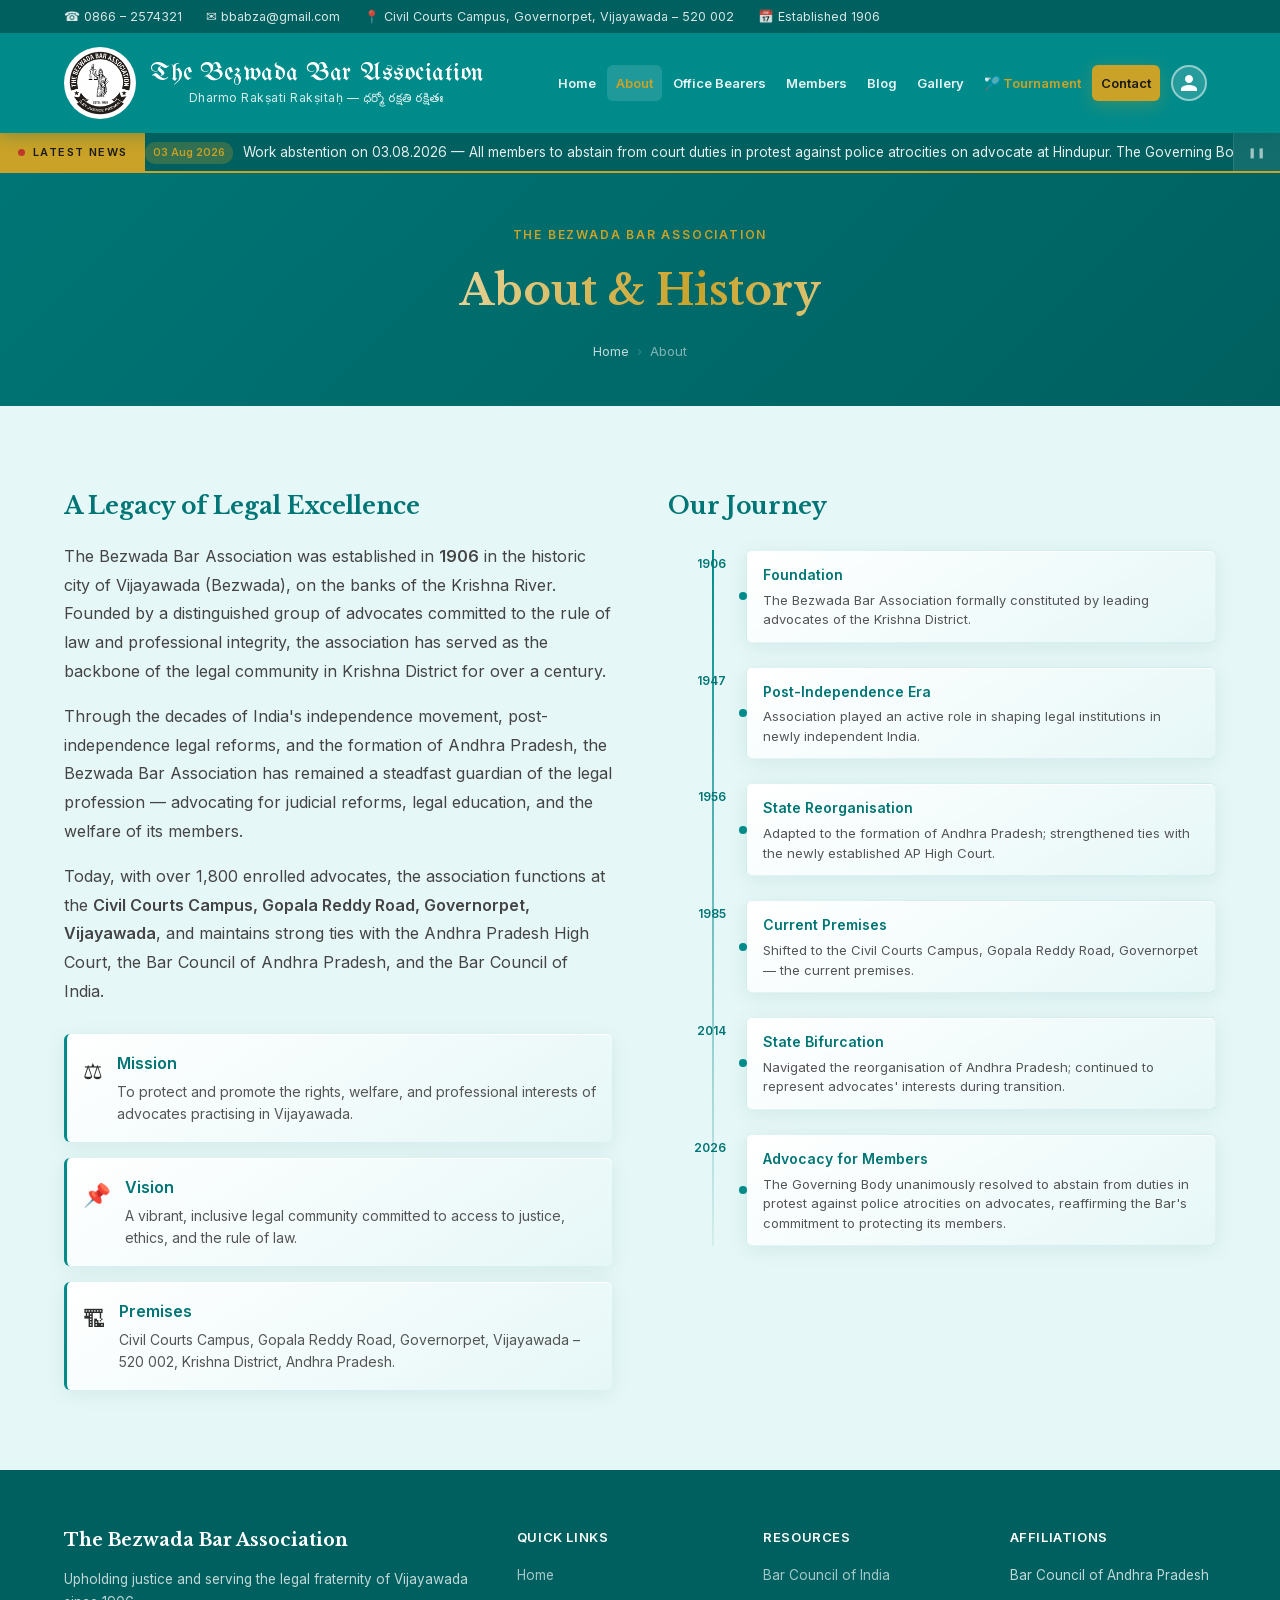
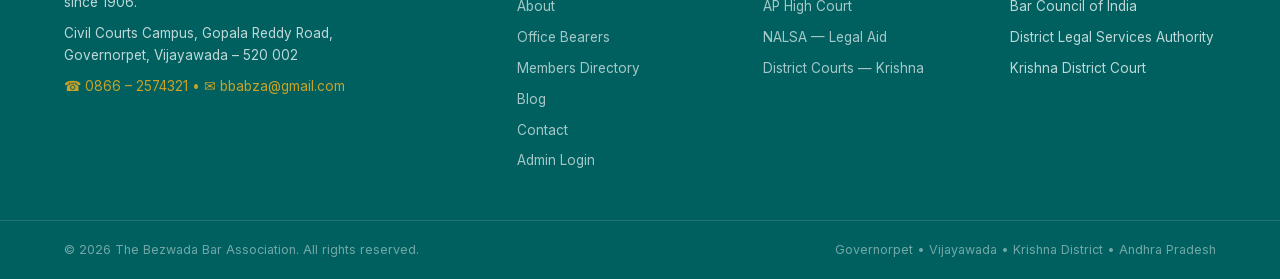
==== commit 4e89dfa9: "Updated" ====
--- a/about/index.html
+++ b/about/index.html
@@ -29,7 +29,7 @@
         </div>
         <div class="logo-text">
           <h1>The Bezwada Bar Association</h1>
-          <p class="tagline">Dharmo Rakṣati Rakṣitaḥ</p>
+          <p class="tagline">Dharmo Rakṣati Rakṣitaḥ — ధర్మో రక్షతి రక్షితః</p>
         </div>
       </a>
       <button class="nav-toggle" id="navToggle" aria-label="Toggle navigation"><span></span><span></span><span></span></button>
--- a/css/styles.css
+++ b/css/styles.css
@@ -116,14 +116,17 @@
   padding: 3px;
 }
 .logo-text h1 {
-  font-family: 'Cinzel', var(--ff-serif);
-  font-size: 1.4rem;
+  font-family: 'UnifrakturMaguntia', var(--ff-serif);
+  font-size: clamp(0.9rem, 4vw, 1.6rem);
   color: var(--white);
   line-height: 1.2;
-  font-weight: 700;
-  letter-spacing: 0.04em;
+  font-weight: 400;
+  letter-spacing: 0.02em;
+  font-style: normal;
+  white-space: nowrap;
 }
 .tagline {
+  font-family: 'Noto Sans Telugu', var(--ff-sans);
   font-size: 12px;
   color: var(--white);
   letter-spacing: .5px;
--- a/css/fonts.css
+++ b/css/fonts.css
@@ -1,4 +1,26 @@
 /* Self-hosted fonts — no external CDN dependency */
+
+/* UnifrakturMaguntia (Fraktur) */
+@font-face {
+  font-family: 'UnifrakturMaguntia';
+  font-style: normal;
+  font-weight: 400;
+  font-display: swap;
+  src: url('../fonts/unifraktur-maguntia.woff2') format('woff2');
+  unicode-range: U+0000-00FF, U+0131, U+0152-0153, U+02BB-02BC, U+02C6, U+02DA,
+                 U+02DC, U+0304, U+0308, U+0329, U+2000-206F, U+20AC, U+2122,
+                 U+2191, U+2193, U+2212, U+2215, U+FEFF, U+FFFD;
+}
+
+/* Noto Sans Telugu */
+@font-face {
+  font-family: 'Noto Sans Telugu';
+  font-style: normal;
+  font-weight: 400;
+  font-display: swap;
+  src: url('../fonts/noto-sans-telugu.woff2') format('woff2');
+  unicode-range: U+0951-0952, U+0964-0965, U+0C00-0C7F, U+1CDA, U+1CF2, U+200C-200D, U+25CC;
+}
 
 /* Cinzel — latin-ext */
 @font-face {
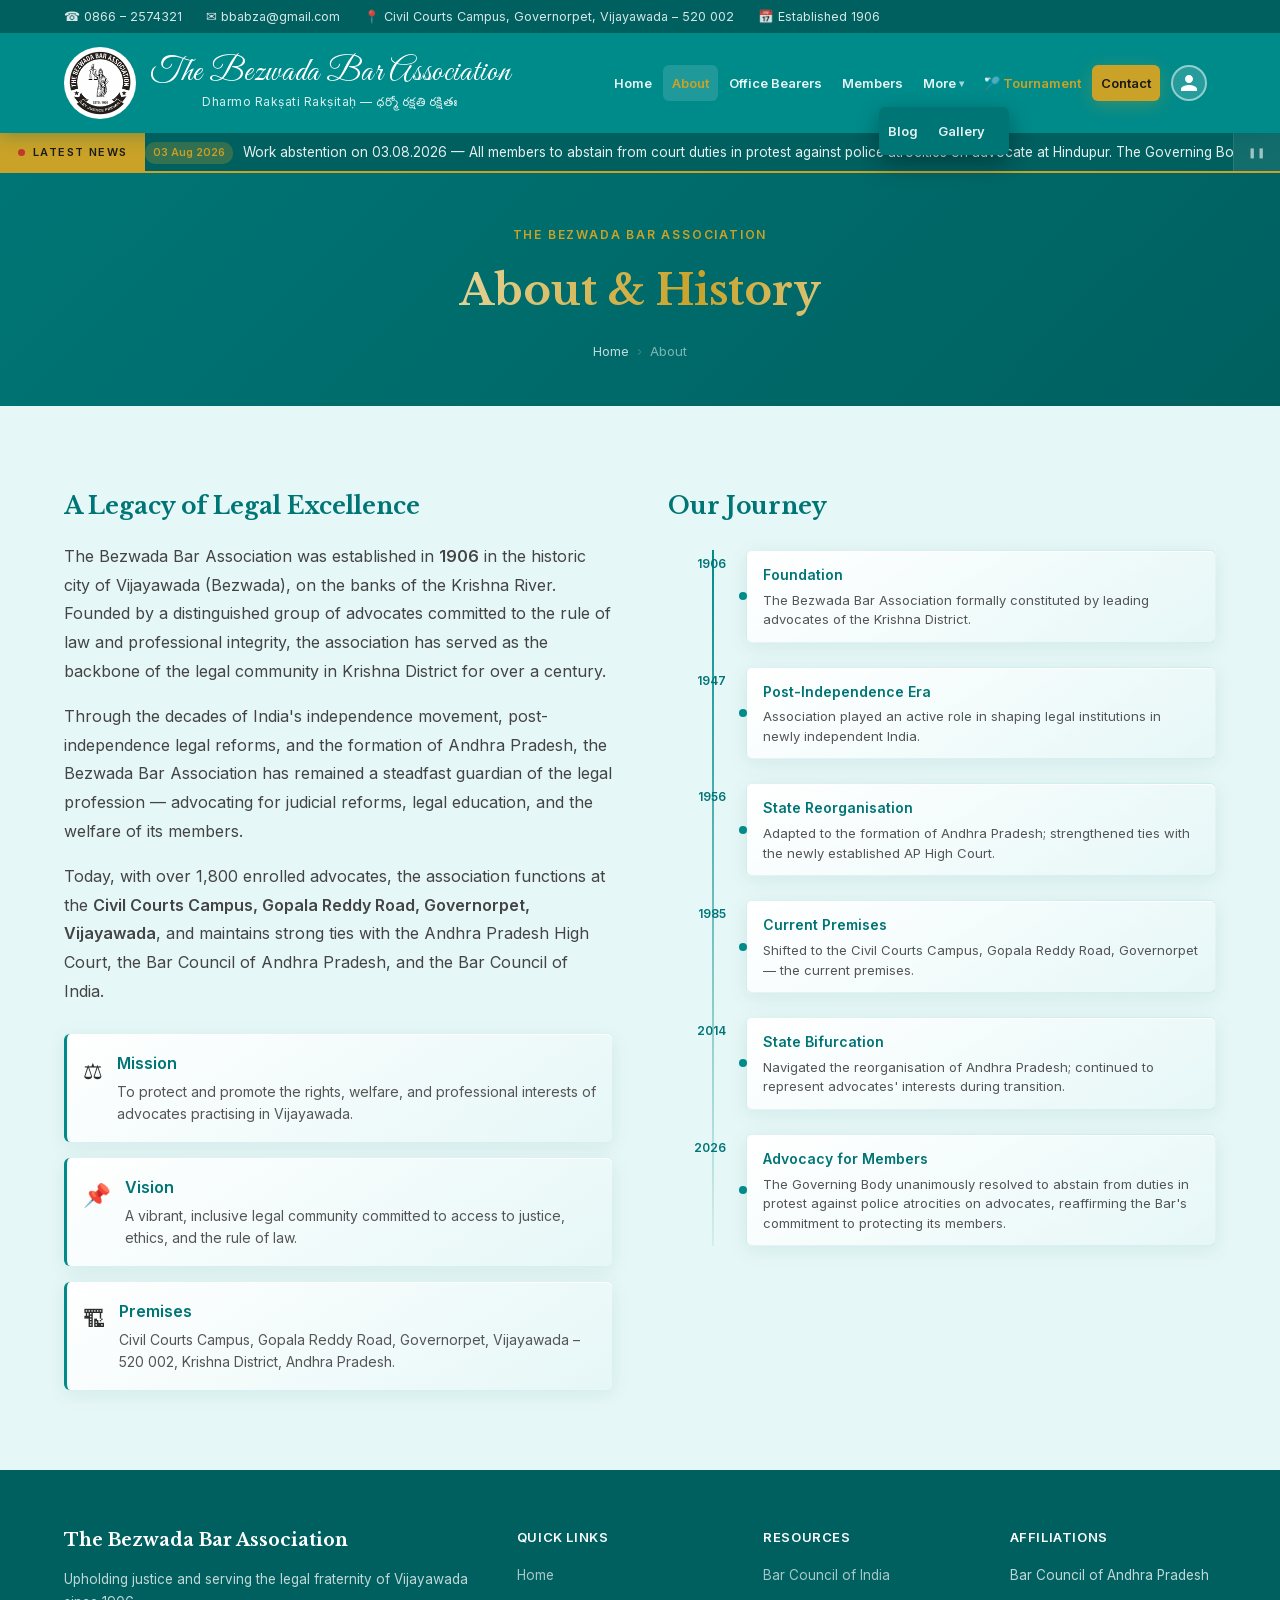
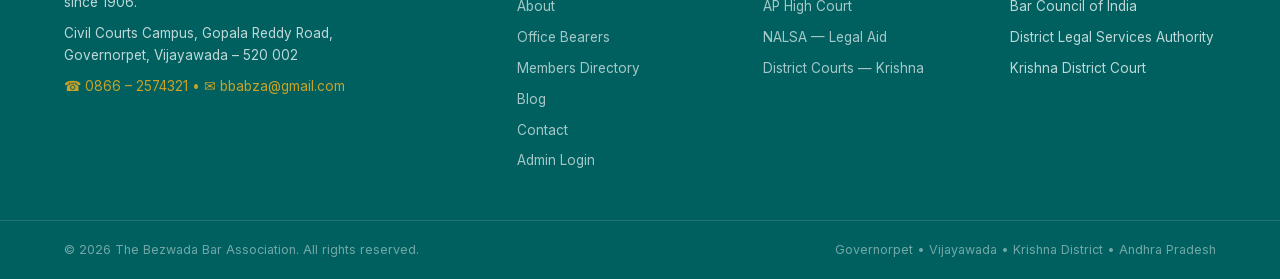
==== commit 546f6fb6: "Updated" ====
--- a/about/index.html
+++ b/about/index.html
@@ -39,8 +39,7 @@
           <li><a href="../about/index.html" aria-current="page">About</a></li>
           <li><a href="../office-bearers/index.html">Office Bearers</a></li>
           <li><a href="../members/index.html">Members</a></li>
-          <li><a href="../blog/index.html">Blog</a></li>
-          <li><a href="../gallery/index.html">Gallery</a></li>
+          <li class="nav-more"><a href="#" class="nav-more-toggle">More</a><ul class="nav-dropdown"><li><a href="../blog/index.html">Blog</a></li><li><a href="../gallery/index.html">Gallery</a></li></ul></li>
           <li><a href="../tournament/index.html" style="color:var(--gold)!important;">&#127992; Tournament</a></li>
           <li><a href="../contact/index.html" class="btn-nav">Contact</a></li>
         </ul>
--- a/css/styles.css
+++ b/css/styles.css
@@ -116,8 +116,8 @@
   padding: 3px;
 }
 .logo-text h1 {
-  font-family: 'UnifrakturMaguntia', var(--ff-serif);
-  font-size: clamp(0.9rem, 4vw, 1.6rem);
+  font-family: 'Great Vibes', cursive;
+  font-size: clamp(1.2rem, 4.5vw, 2rem);
   color: var(--white);
   line-height: 1.2;
   font-weight: 400;
@@ -127,11 +127,12 @@
 }
 .tagline {
   font-family: 'Noto Sans Telugu', var(--ff-sans);
-  font-size: 12px;
+  font-size: clamp(0.6rem, 2.5vw, 0.75rem);
   color: var(--white);
   letter-spacing: .5px;
   opacity: 0.85;
   text-align: center;
+  white-space: nowrap;
 }
 
 /* Nav */
@@ -153,6 +154,53 @@
   transition: background .2s, color .2s;
 }
 .main-nav ul li a:hover { background: rgba(255,255,255,.15); color: var(--gold); }
+
+/* More dropdown */
+.nav-more { position: relative; }
+.nav-more-toggle { display: flex !important; align-items: center; gap: 3px; cursor: pointer; }
+.nav-more-toggle::after { content: '▾'; font-size: 10px; opacity: .7; transition: transform .2s; }
+.nav-more.open .nav-more-toggle::after { transform: rotate(180deg); }
+.nav-dropdown {
+  display: none;
+  position: absolute;
+  top: calc(100% + 6px);
+  left: 50%;
+  transform: translateX(-50%);
+  background: var(--navy2);
+  border-radius: var(--radius);
+  box-shadow: 0 8px 24px rgba(0,0,0,.35);
+  min-width: 130px;
+  list-style: none;
+  padding: 6px 0;
+  z-index: 300;
+}
+.nav-more.open .nav-dropdown { display: block; }
+.nav-dropdown li a {
+  padding: 10px 18px;
+  display: block;
+  color: rgba(255,255,255,.9);
+  font-size: 13px;
+  font-weight: 600;
+  white-space: nowrap;
+  border-radius: 0;
+}
+.nav-dropdown li a:hover { background: rgba(255,255,255,.15); color: var(--gold); }
+.nav-dropdown li a[aria-current="page"] { color: var(--gold); }
+
+/* More dropdown — mobile (inside the vertical nav drawer) */
+@media (max-width: 1100px) {
+  .nav-more { position: static; }
+  .nav-dropdown {
+    position: static;
+    transform: none;
+    box-shadow: none;
+    background: rgba(0,0,0,.15);
+    border-radius: 0;
+    min-width: 0;
+    padding: 0;
+  }
+  .nav-dropdown li a { padding: 10px 36px; font-size: 14px; }
+}
 
 .nav-toggle {
   display: none;
@@ -1131,6 +1179,28 @@
   .main-nav ul li a { padding: 12px 24px; border-radius: 0; font-size: 14px; white-space: normal; }
   .header-inner { position: relative; }
 }
+
+/* When admin is logged in, 2 extra nav items appear — collapse to hamburger earlier */
+@media (min-width: 1101px) and (max-width: 1280px) {
+  body.admin-logged-in .nav-toggle { display: flex; }
+  body.admin-logged-in .header-inner { position: relative; }
+  body.admin-logged-in .main-nav {
+    position: absolute;
+    top: 100%;
+    left: 0;
+    right: 0;
+    background: var(--navy2);
+    border-top: 1px solid rgba(255,255,255,.15);
+    display: none;
+    flex-direction: column;
+    padding: 12px 0;
+    box-shadow: 0 8px 24px rgba(0,0,0,.3);
+  }
+  body.admin-logged-in .main-nav.open { display: flex; }
+  body.admin-logged-in .main-nav ul { flex-direction: column; gap: 0; flex-wrap: wrap; }
+  body.admin-logged-in .main-nav ul li a { padding: 12px 24px; border-radius: 0; font-size: 14px; white-space: normal; }
+}
+
 @media (max-width: 768px) {
   .topbar .container { justify-content: center; font-size: 11px; }
 
--- a/css/fonts.css
+++ b/css/fonts.css
@@ -1,4 +1,28 @@
 /* Self-hosted fonts — no external CDN dependency */
+
+/* Great Vibes (Handwriting) — latin-ext */
+@font-face {
+  font-family: 'Great Vibes';
+  font-style: normal;
+  font-weight: 400;
+  font-display: swap;
+  src: url('../fonts/great-vibes-latin-ext.woff2') format('woff2');
+  unicode-range: U+0100-02BA, U+02BD-02C5, U+02C7-02CC, U+02CE-02D7, U+02DD-02FF,
+                 U+0304, U+0308, U+0329, U+1D00-1DBF, U+1E00-1E9F, U+1EF2-1EFF,
+                 U+2020, U+20A0-20AB, U+20AD-20C0, U+2113, U+2C60-2C7F, U+A720-A7FF;
+}
+
+/* Great Vibes (Handwriting) — latin */
+@font-face {
+  font-family: 'Great Vibes';
+  font-style: normal;
+  font-weight: 400;
+  font-display: swap;
+  src: url('../fonts/great-vibes-latin.woff2') format('woff2');
+  unicode-range: U+0000-00FF, U+0131, U+0152-0153, U+02BB-02BC, U+02C6, U+02DA,
+                 U+02DC, U+0304, U+0308, U+0329, U+2000-206F, U+20AC, U+2122,
+                 U+2191, U+2193, U+2212, U+2215, U+FEFF, U+FFFD;
+}
 
 /* UnifrakturMaguntia (Fraktur) */
 @font-face {
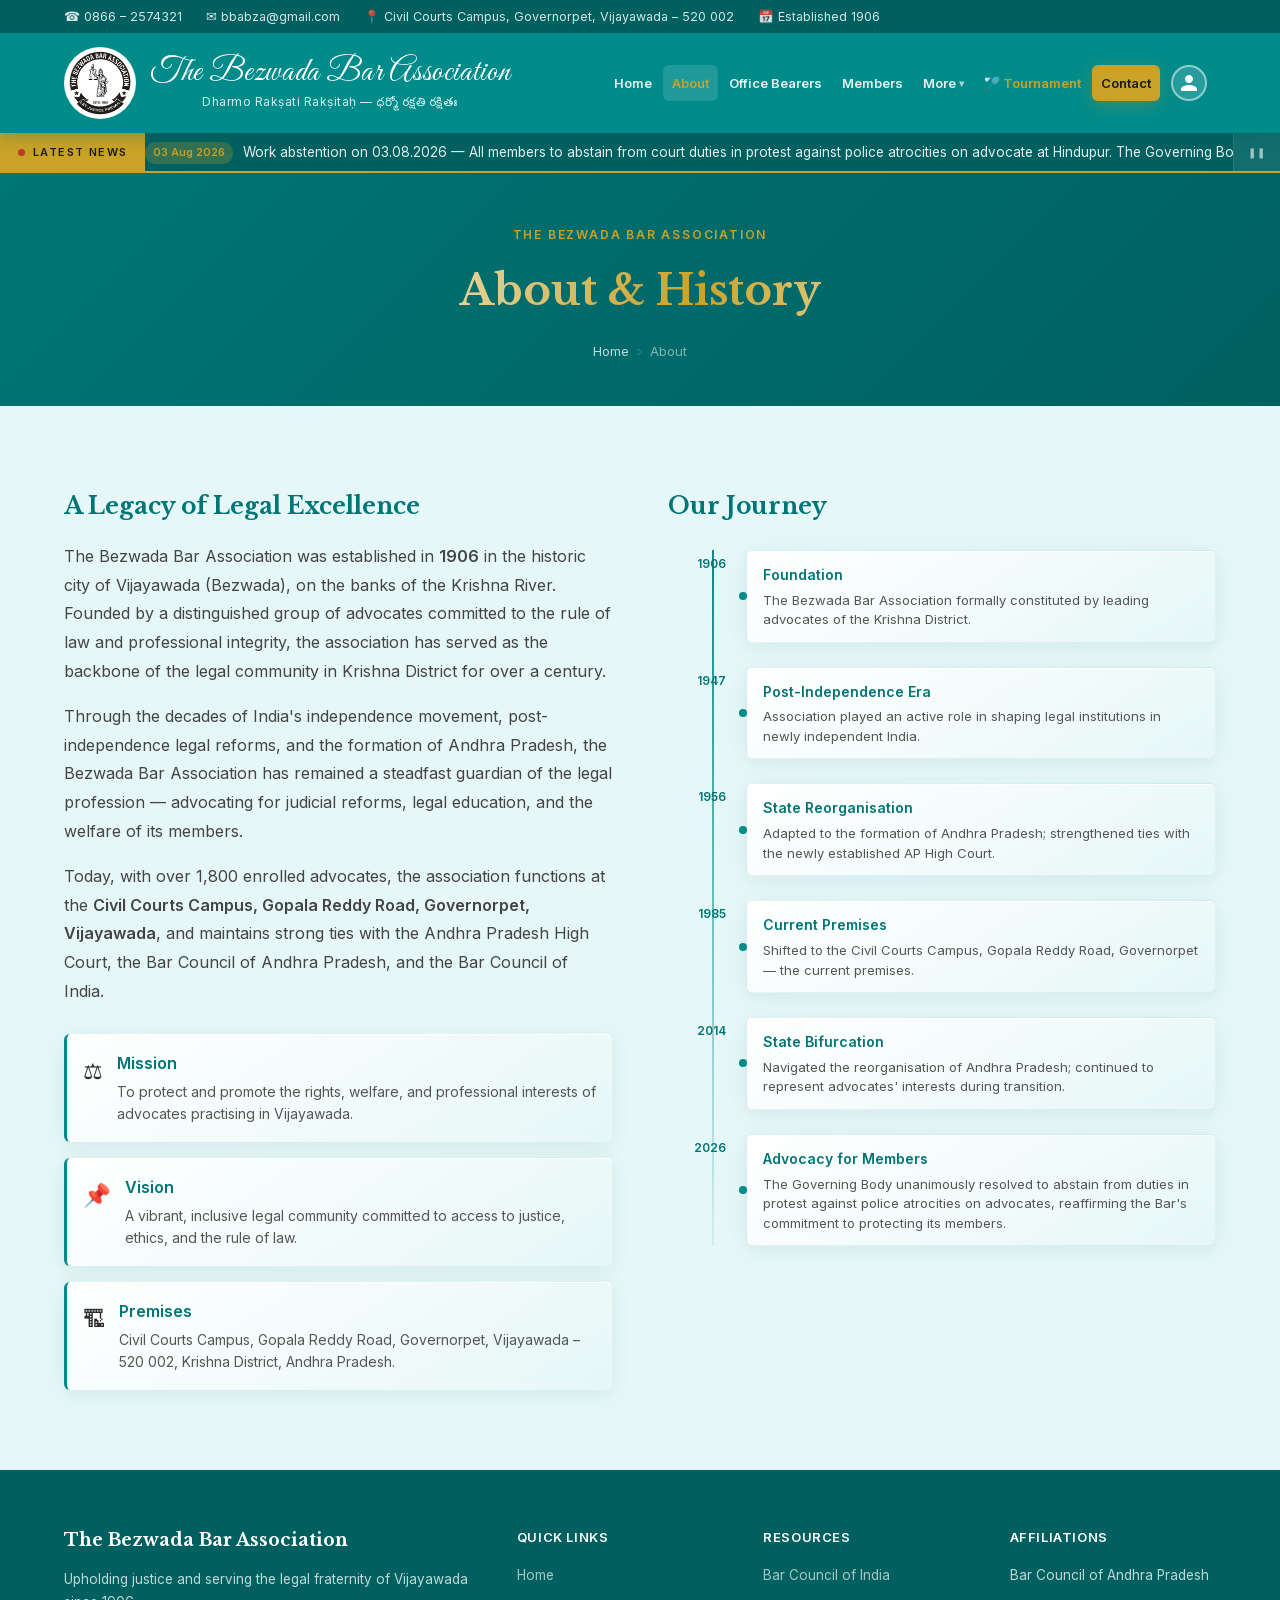
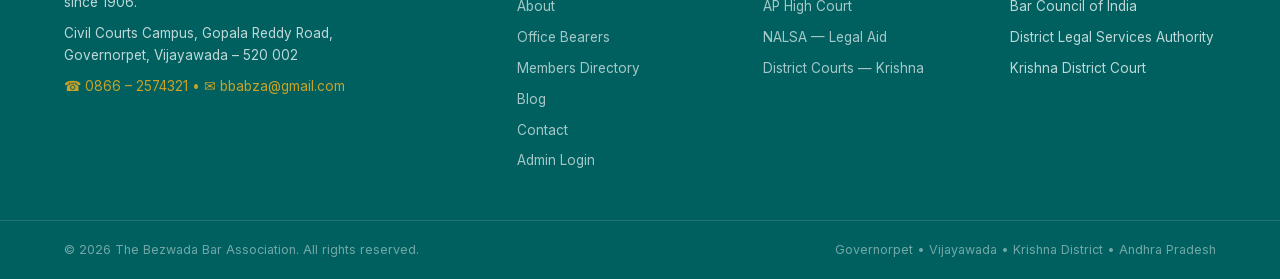
==== commit b628efd6: "Updated" ====
--- a/about/index.html
+++ b/about/index.html
@@ -6,6 +6,7 @@
   <meta name="viewport" content="width=device-width, initial-scale=1.0" />
   <meta name="description" content="About The Bezwada Bar Association — History, mission, vision and milestones since 1906." />
   <title>About | The Bezwada Bar Association</title>
+  <link rel="canonical" href="https://thebezwadabarassociation.com/about/" />
   <link rel="icon" href="../images/logo.jpeg" type="image/jpeg" />
   <link rel="stylesheet" href="../css/styles.css" />
   <link rel="stylesheet" href="../css/fonts.css" />
--- a/css/styles.css
+++ b/css/styles.css
@@ -136,14 +136,14 @@
 }
 
 /* Nav */
-.main-nav ul {
+.main-nav > ul {
   display: flex;
   list-style: none;
   gap: 2px;
   align-items: center;
   flex-wrap: nowrap;
 }
-.main-nav ul li a {
+.main-nav > ul > li > a {
   color: rgba(255,255,255,.9);
   font-size: 13px;
   font-weight: 600;
@@ -153,7 +153,7 @@
   white-space: nowrap;
   transition: background .2s, color .2s;
 }
-.main-nav ul li a:hover { background: rgba(255,255,255,.15); color: var(--gold); }
+.main-nav > ul > li > a:hover { background: rgba(255,255,255,.15); color: var(--gold); }
 
 /* More dropdown */
 .nav-more { position: relative; }
@@ -462,7 +462,8 @@
   background: rgba(201,162,39,.1);
   border-color: var(--gold);
 }
-.bearer-avatar { flex-shrink: 0; }
+.bearer-avatar { flex-shrink: 0; display: flex; align-items: center; justify-content: center; }
+.bearer-card:not(.bearer-card--featured) .bearer-avatar { margin: 0 auto 16px; width: 64px; height: 64px; }
 .bearer-role {
   font-size: 11px;
   font-weight: 700;
@@ -475,6 +476,10 @@
 .bearer-qual { font-size: 12.5px; color: rgba(255,255,255,.55); margin-bottom: 6px; }
 .bearer-phone { font-size: 13px; color: rgba(255,255,255,.75); }
 .bearer-bio { font-size: 14px; color: rgba(255,255,255,.75); line-height: 1.6; }
+.bearer-photo { display: block; width: 64px; height: 64px; border-radius: 50%; object-fit: cover; object-position: top; border: 2px solid rgba(201,162,39,.5); flex-shrink: 0; }
+.bearer-photo--lg { width: 90px; height: 90px; }
+.bearer-no-photo { width: 64px; height: 64px; border-radius: 50%; background: rgba(201,162,39,.12); border: 1px dashed rgba(201,162,39,.4); display: flex; align-items: center; justify-content: center; font-size: 10px; color: rgba(255,255,255,.4); text-transform: uppercase; letter-spacing: 1px; flex-shrink: 0; }
+.bearer-no-photo--lg { width: 90px; height: 90px; }
 
 /* Executive Committee */
 .exec-committee { margin-top: 16px; }
@@ -683,13 +688,13 @@
 .member-photo-label {
   display: inline-block;
   font-size: 12px; font-weight: 700;
-  color: var(--navy2); cursor: pointer;
+  color: var(--white); cursor: pointer;
   padding: 6px 14px;
-  border: 1.5px solid var(--navy2);
+  border: 1.5px solid rgba(255,255,255,.6);
   border-radius: 20px;
-  transition: background .15s, color .15s;
-}
-.member-photo-label:hover { background: var(--navy2); color: var(--white); }
+  transition: background .15s, border-color .15s;
+}
+.member-photo-label:hover { background: rgba(255,255,255,.15); border-color: var(--white); }
 
 /* ─── NEWS & EVENTS ───────────────────────────────────────── */
 .news-tabs { display: flex; gap: 4px; margin-bottom: 32px; border-bottom: 2px solid #e8e8e8; }
@@ -798,48 +803,206 @@
 .notice-item h4 { color: var(--navy2); font-size: 14px; font-weight: 700; margin-bottom: 4px; }
 .notice-item p { font-size: 13.5px; color: #555; line-height: 1.6; }
 
-/* ─── GALLERY ─────────────────────────────────────────────── */
-.gallery-filters { display: flex; gap: 8px; margin-bottom: 28px; flex-wrap: wrap; }
-.gfilter-btn {
-  padding: 8px 20px;
-  border: 1.5px solid var(--border);
-  border-radius: 20px;
-  background: var(--white);
-  font-family: var(--ff-sans);
-  font-size: 13px;
-  font-weight: 600;
-  color: var(--muted);
-  cursor: pointer;
-  transition: all .2s;
-}
-.gfilter-btn:hover, .gfilter-btn.active { background: var(--navy); color: var(--white); border-color: var(--navy); }
-
-.gallery-grid {
+/* ─── GALLERY CATEGORY CARDS ──────────────────────────────── */
+.gallery-categories {
   display: grid;
   grid-template-columns: repeat(4, 1fr);
-  gap: 14px;
-}
-.gallery-item {
-  border-radius: 8px;
+  gap: 24px;
+}
+.gallery-cat-card {
+  border-radius: 12px;
   overflow: hidden;
-  aspect-ratio: 4/3;
   cursor: pointer;
-  transition: transform .25s, opacity .25s;
-}
-.gallery-item:hover { transform: scale(1.03); }
-.gallery-item.hidden { display: none; }
-.gallery-placeholder {
+  box-shadow: 0 4px 18px rgba(0,0,0,.10);
+  transition: transform .22s, box-shadow .22s;
+  background: var(--white);
+  outline: none;
+}
+.gallery-cat-card:hover, .gallery-cat-card:focus-visible {
+  transform: translateY(-5px);
+  box-shadow: 0 10px 32px rgba(0,0,0,.18);
+}
+.gallery-cat-cover {
+  height: 190px;
+  position: relative;
+  display: flex;
+  align-items: center;
+  justify-content: center;
+  background-size: cover;
+  background-position: center;
+}
+.gallery-cat-cover-img {
+  position: absolute;
+  inset: 0;
   width: 100%;
   height: 100%;
+  object-fit: cover;
+  z-index: 0;
+}
+.gallery-cat-icon { font-size: 52px; position: relative; z-index: 2; }
+.gallery-cat-overlay {
+  position: absolute;
+  inset: 0;
+  background: rgba(0,0,0,.18);
+  transition: background .22s;
+  z-index: 1;
+}
+.gallery-cat-card:hover .gallery-cat-overlay { background: rgba(0,0,0,.08); }
+.gallery-cat-info {
+  padding: 14px 18px;
+  display: flex;
+  justify-content: space-between;
+  align-items: center;
+  border-top: 1px solid #f0f0f0;
+}
+.gallery-cat-name {
+  font-family: var(--ff-serif);
+  font-size: 16px;
+  font-weight: 700;
+  color: var(--navy2);
+}
+.gallery-cat-count {
+  font-size: 12px;
+  color: var(--muted);
+  background: var(--light);
+  padding: 3px 10px;
+  border-radius: 12px;
+  font-weight: 600;
+}
+
+/* ─── GALLERY LIGHTBOX ────────────────────────────────────── */
+.glb-overlay {
+  position: fixed;
+  inset: 0;
+  background: rgba(0,0,0,.93);
+  z-index: 1100;
+  display: none;
+  flex-direction: column;
+}
+.glb-overlay.open { display: flex; }
+.glb-header {
+  display: flex;
+  align-items: center;
+  gap: 14px;
+  padding: 14px 20px;
+  background: rgba(0,0,0,.45);
+  flex-shrink: 0;
+}
+.glb-title {
+  font-family: var(--ff-serif);
+  font-size: 18px;
+  font-weight: 700;
+  color: var(--white);
+  flex: 1;
+}
+.glb-counter {
+  font-size: 13px;
+  color: rgba(255,255,255,.65);
+  min-width: 56px;
+  text-align: right;
+}
+.glb-close {
+  background: none;
+  border: none;
+  color: var(--white);
+  font-size: 30px;
+  line-height: 1;
+  cursor: pointer;
+  opacity: .75;
+  transition: opacity .2s;
+  padding: 0 2px;
+}
+.glb-close:hover { opacity: 1; }
+.glb-main {
+  flex: 1;
   display: flex;
   align-items: center;
   justify-content: center;
+  position: relative;
+  overflow: hidden;
+  min-height: 0;
+}
+.glb-img-wrap {
+  display: flex;
+  align-items: center;
+  justify-content: center;
+  width: 100%;
+  height: 100%;
+  padding: 20px 72px;
+  box-sizing: border-box;
+}
+.glb-img {
+  max-width: 100%;
+  max-height: 100%;
+  object-fit: contain;
+  border-radius: 4px;
+  box-shadow: 0 8px 48px rgba(0,0,0,.55);
+  display: block;
+}
+.glb-empty {
+  color: rgba(255,255,255,.45);
   text-align: center;
-  padding: 16px;
-}
-.gallery-placeholder span { color: rgba(255,255,255,.9); font-size: 13px; font-weight: 600; line-height: 1.4; }
-.gallery-note { margin-top: 16px; font-size: 13px; color: var(--muted); text-align: center; }
-.gallery-note code { background: #e0f2f0; padding: 2px 6px; border-radius: 3px; font-size: 12px; }
+  font-size: 15px;
+  line-height: 1.6;
+}
+.glb-empty .glb-empty-icon { font-size: 64px; display: block; margin-bottom: 12px; }
+.glb-arrow {
+  position: absolute;
+  top: 50%;
+  transform: translateY(-50%);
+  background: rgba(255,255,255,.10);
+  border: 1.5px solid rgba(255,255,255,.22);
+  color: var(--white);
+  width: 48px;
+  height: 48px;
+  border-radius: 50%;
+  font-size: 20px;
+  cursor: pointer;
+  display: flex;
+  align-items: center;
+  justify-content: center;
+  transition: background .2s;
+  z-index: 2;
+}
+.glb-arrow:hover { background: rgba(255,255,255,.25); }
+.glb-arrow:disabled { opacity: .2; cursor: default; }
+.glb-prev { left: 14px; }
+.glb-next { right: 14px; }
+.glb-thumbs {
+  flex-shrink: 0;
+  display: flex;
+  gap: 6px;
+  padding: 10px 18px;
+  overflow-x: auto;
+  background: rgba(0,0,0,.45);
+  scrollbar-width: thin;
+  scrollbar-color: rgba(255,255,255,.2) transparent;
+}
+.glb-thumb {
+  width: 58px;
+  height: 58px;
+  object-fit: cover;
+  border-radius: 5px;
+  cursor: pointer;
+  flex-shrink: 0;
+  opacity: .5;
+  border: 2px solid transparent;
+  transition: opacity .18s, border-color .18s;
+}
+.glb-thumb:hover { opacity: .8; }
+.glb-thumb.active { opacity: 1; border-color: var(--gold); }
+
+@media (max-width: 900px) {
+  .gallery-categories { grid-template-columns: repeat(2, 1fr); }
+}
+@media (max-width: 480px) {
+  .gallery-categories { grid-template-columns: 1fr 1fr; gap: 14px; }
+  .gallery-cat-cover { height: 130px; }
+  .glb-img-wrap { padding: 12px 56px; }
+  .glb-arrow { width: 38px; height: 38px; font-size: 16px; }
+  .glb-prev { left: 6px; }
+  .glb-next { right: 6px; }
+}
 
 /* ─── CONTACT ─────────────────────────────────────────────── */
 .contact-grid { display: grid; grid-template-columns: 1fr 1fr; gap: 40px; }
@@ -1175,8 +1338,8 @@
     box-shadow: 0 8px 24px rgba(0,0,0,.3);
   }
   .main-nav.open { display: flex; }
-  .main-nav ul { flex-direction: column; gap: 0; flex-wrap: wrap; }
-  .main-nav ul li a { padding: 12px 24px; border-radius: 0; font-size: 14px; white-space: normal; }
+  .main-nav > ul { flex-direction: column; gap: 0; flex-wrap: wrap; }
+  .main-nav > ul > li > a { padding: 12px 24px; border-radius: 0; font-size: 14px; white-space: normal; }
   .header-inner { position: relative; }
 }
 
@@ -1197,8 +1360,8 @@
     box-shadow: 0 8px 24px rgba(0,0,0,.3);
   }
   body.admin-logged-in .main-nav.open { display: flex; }
-  body.admin-logged-in .main-nav ul { flex-direction: column; gap: 0; flex-wrap: wrap; }
-  body.admin-logged-in .main-nav ul li a { padding: 12px 24px; border-radius: 0; font-size: 14px; white-space: normal; }
+  body.admin-logged-in .main-nav > ul { flex-direction: column; gap: 0; flex-wrap: wrap; }
+  body.admin-logged-in .main-nav > ul > li > a { padding: 12px 24px; border-radius: 0; font-size: 14px; white-space: normal; }
 }
 
 @media (max-width: 768px) {
@@ -1216,6 +1379,17 @@
   .footer-inner { grid-template-columns: 1fr 1fr; gap: 28px; }
   .exec-grid { grid-template-columns: 1fr 1fr; }
 }
+
+/* ─── INAUGURATION SECTION ────────────────────────────────── */
+.inaug-section { text-align: center; }
+.inaug-grid { display: flex; justify-content: center; gap: 80px; flex-wrap: wrap; margin-top: 8px; }
+.inaug-card { display: flex; flex-direction: column; align-items: center; }
+.inaug-avatar { margin-bottom: 20px; }
+.inaug-photo { display: block; width: 200px; height: 200px; border-radius: 50%; object-fit: cover; object-position: top; border: 4px solid var(--gold); box-shadow: 0 0 0 6px rgba(201,162,39,.15); }
+.inaug-no-photo { width: 200px; height: 200px; border-radius: 50%; background: rgba(201,162,39,.1); border: 2px dashed rgba(201,162,39,.4); display: flex; align-items: center; justify-content: center; font-size: 11px; color: rgba(255,255,255,.4); text-transform: uppercase; letter-spacing: 1px; }
+.inaug-name { font-family: var(--ff-serif); font-size: 1.25rem; color: #fff; margin-bottom: 6px; }
+.inaug-title { font-size: 12px; font-weight: 700; letter-spacing: 1.5px; text-transform: uppercase; color: var(--gold); }
+@media (max-width: 600px) { .inaug-grid { gap: 40px; } .inaug-photo, .inaug-no-photo { width: 160px; height: 160px; } }
 
 /* ─── TOURNAMENT PAGE ─────────────────────────────────────── */
 .tourn-info-strip {
@@ -2692,6 +2866,8 @@
 }
 .r-badge--pending   { background: #fff3cd; color: #856404; }
 .r-badge--submitted { background: #d4edda; color: #155724; }
+.r-badge--sent       { background: #d4edda; color: #155724; }
+.r-badge--failed     { background: #fdecea; color: #c62828; }
 /* Inline report on tournament page gets more vertical space */
 #adminTournamentReport .report-table-wrap { max-height: none; }
 .admin-form-group select {
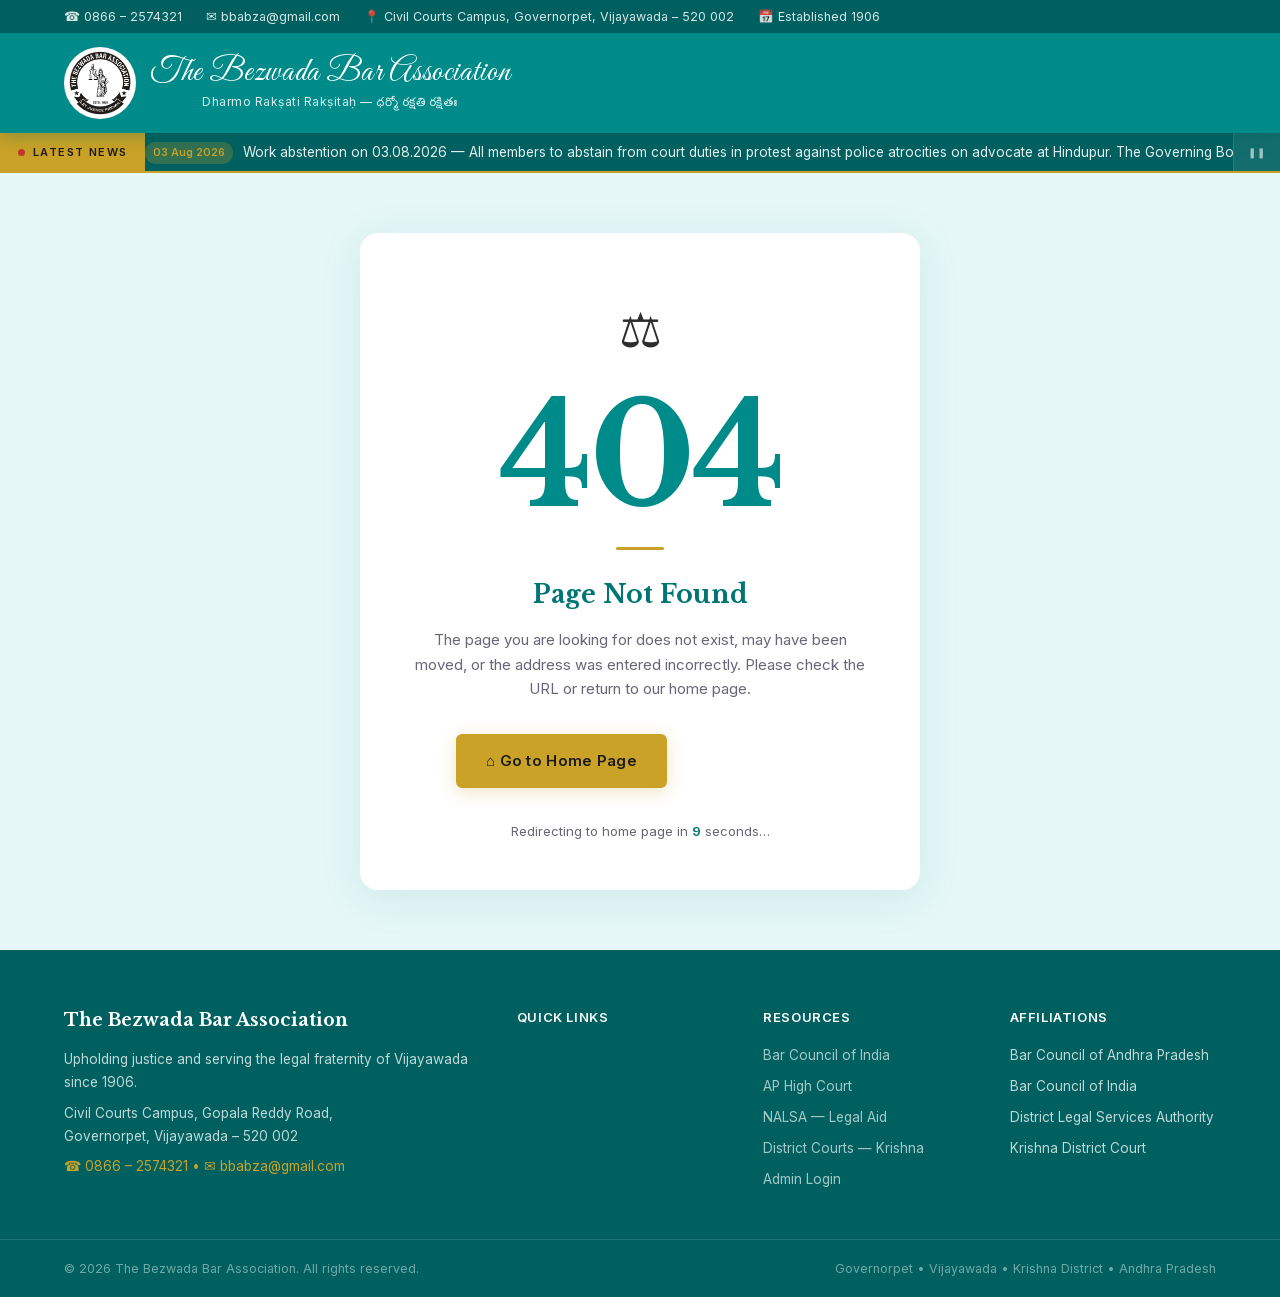
==== commit 8cc9ce6f: "Updated" ====
--- a/about/index.html
+++ b/about/index.html
@@ -2,6 +2,7 @@
 <html lang="en">
 <head>
   <meta charset="UTF-8" />
+  <script>location.replace("/");</script>
   <script>try{if(location.pathname.endsWith("index.html"))history.replaceState(null,"",location.pathname.slice(0,-10)||"./")}catch(e){}</script>
   <meta name="viewport" content="width=device-width, initial-scale=1.0" />
   <meta name="description" content="About The Bezwada Bar Association — History, mission, vision and milestones since 1906." />
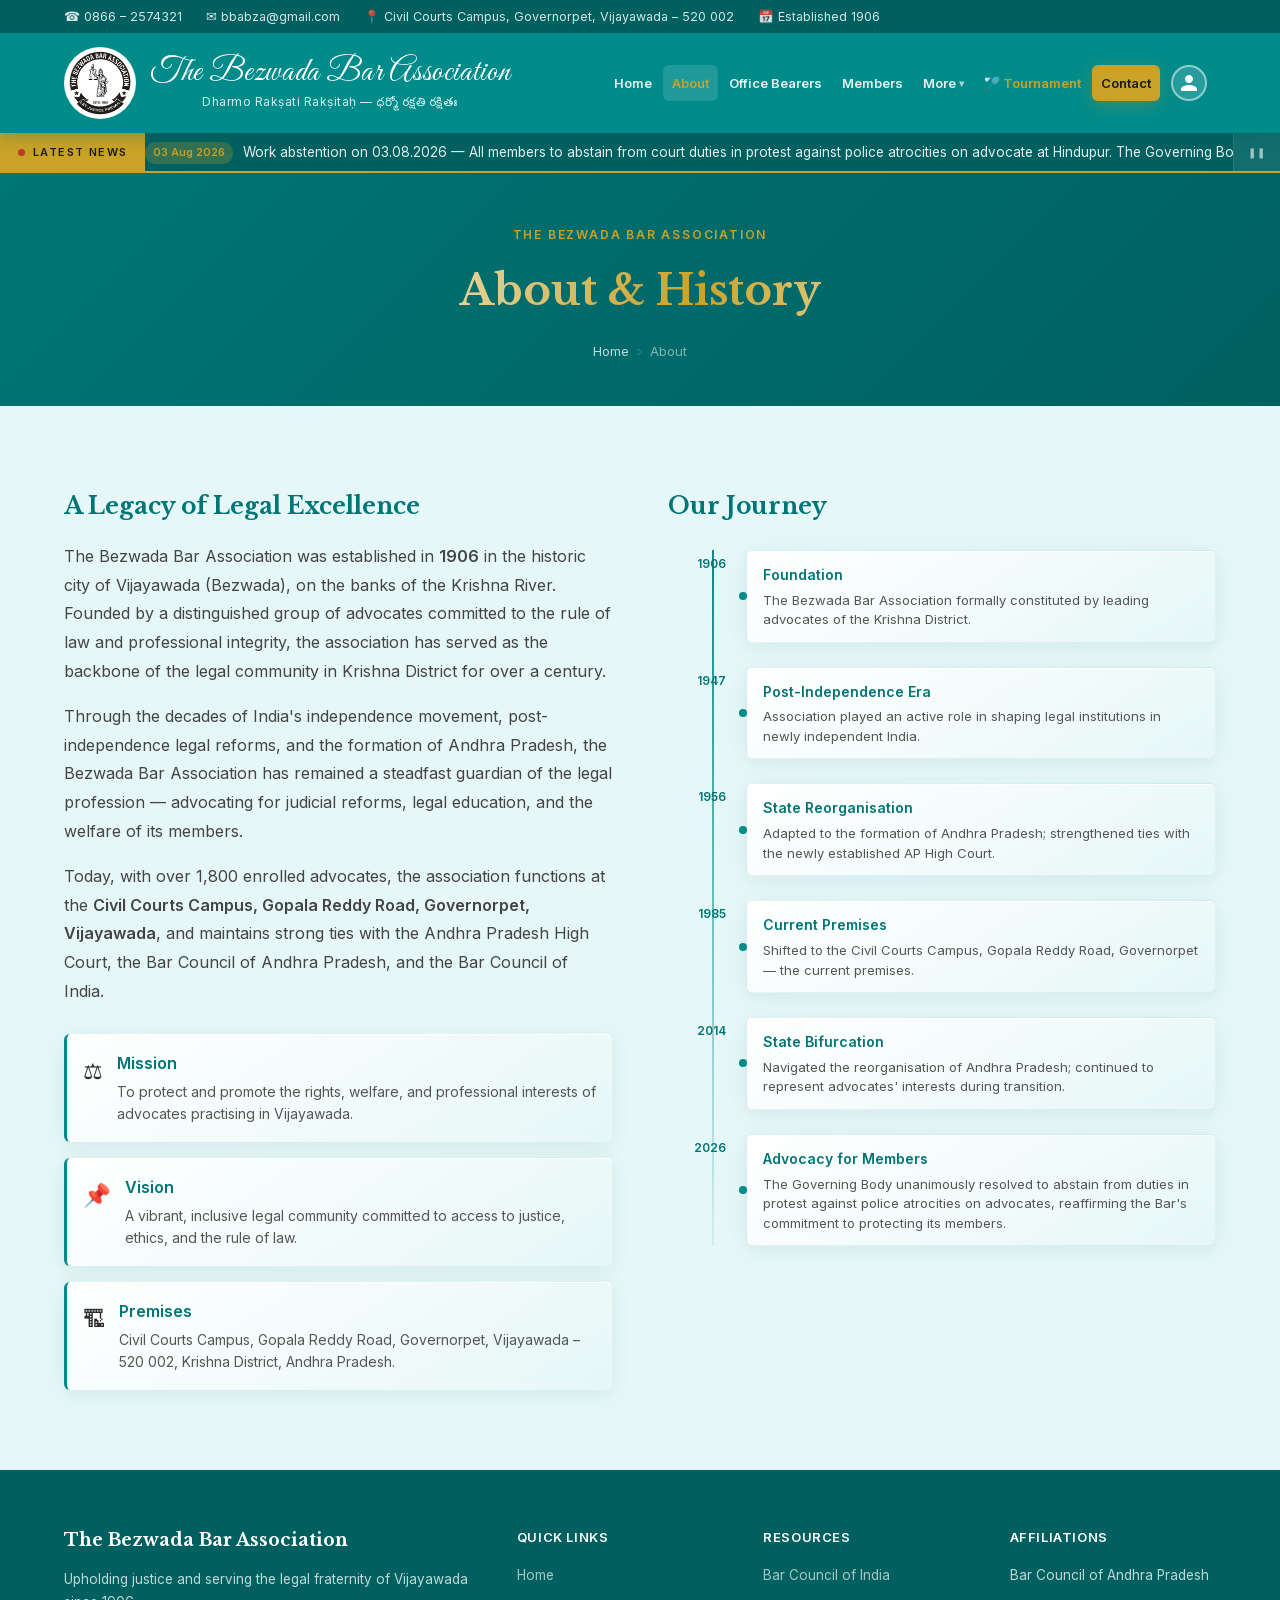
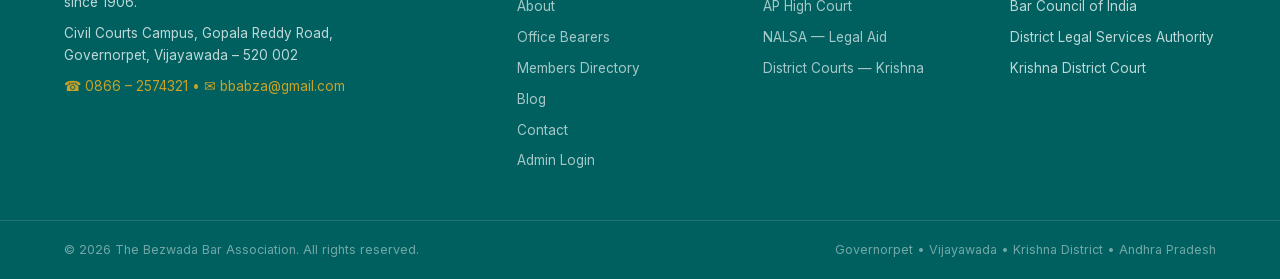
==== commit d1887509: "Revert home-page redirect on all subpages Co-Authored-By: Claude Sonnet 5 <noreply@anthropic.com>" ====
--- a/about/index.html
+++ b/about/index.html
@@ -2,7 +2,6 @@
 <html lang="en">
 <head>
   <meta charset="UTF-8" />
-  <script>location.replace("/");</script>
   <script>try{if(location.pathname.endsWith("index.html"))history.replaceState(null,"",location.pathname.slice(0,-10)||"./")}catch(e){}</script>
   <meta name="viewport" content="width=device-width, initial-scale=1.0" />
   <meta name="description" content="About The Bezwada Bar Association — History, mission, vision and milestones since 1906." />
